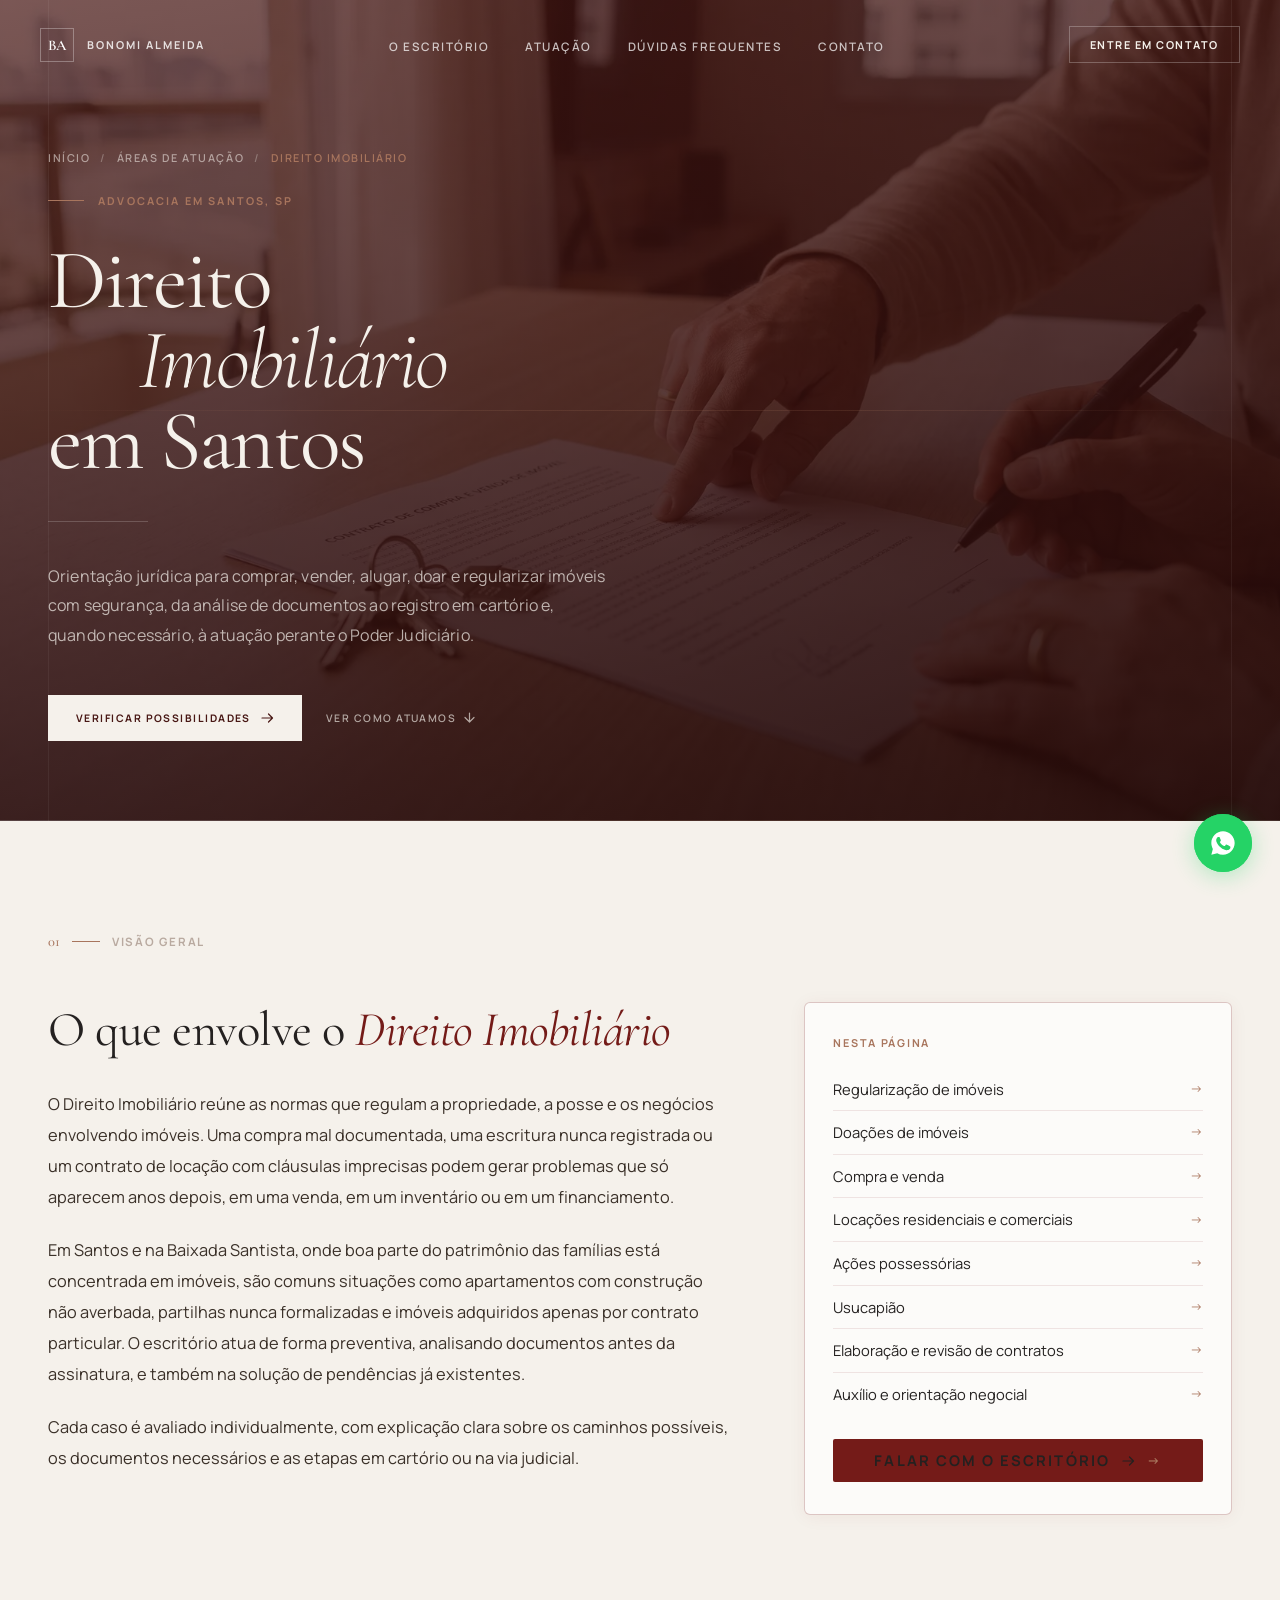
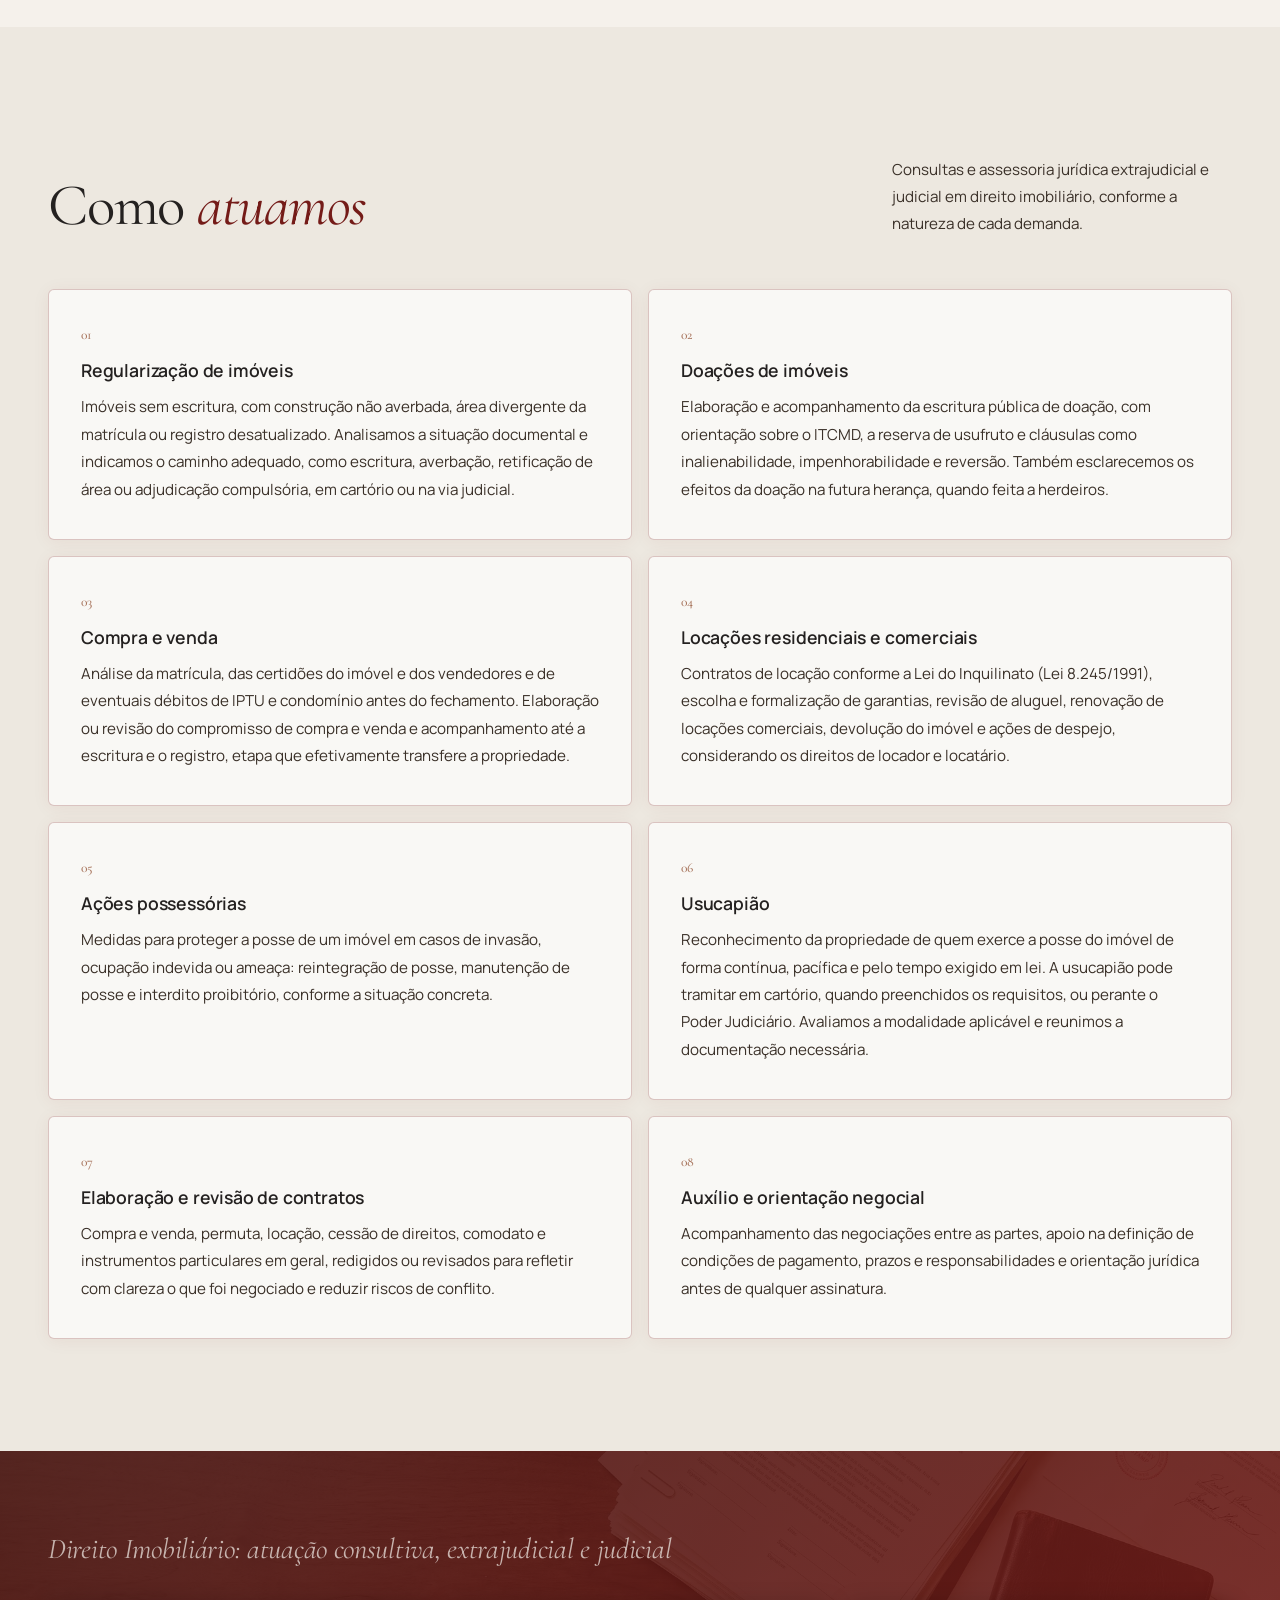
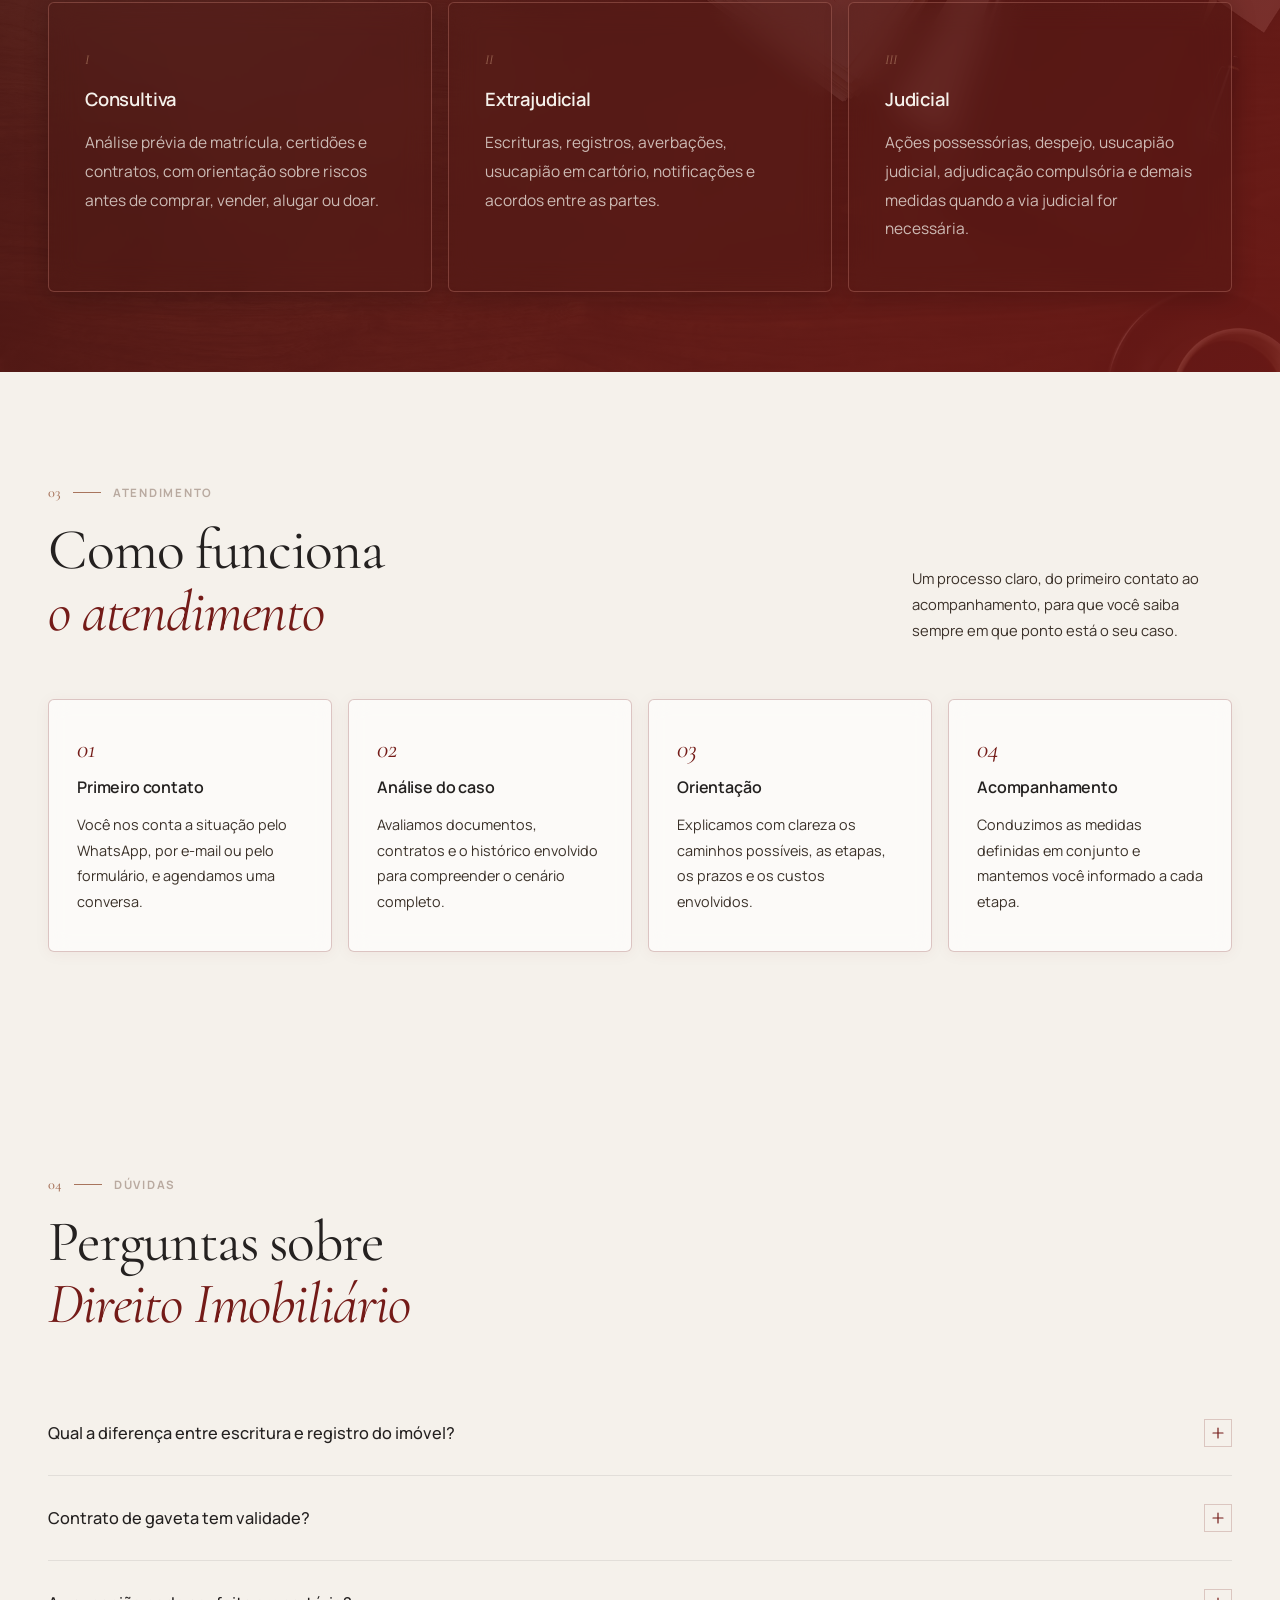
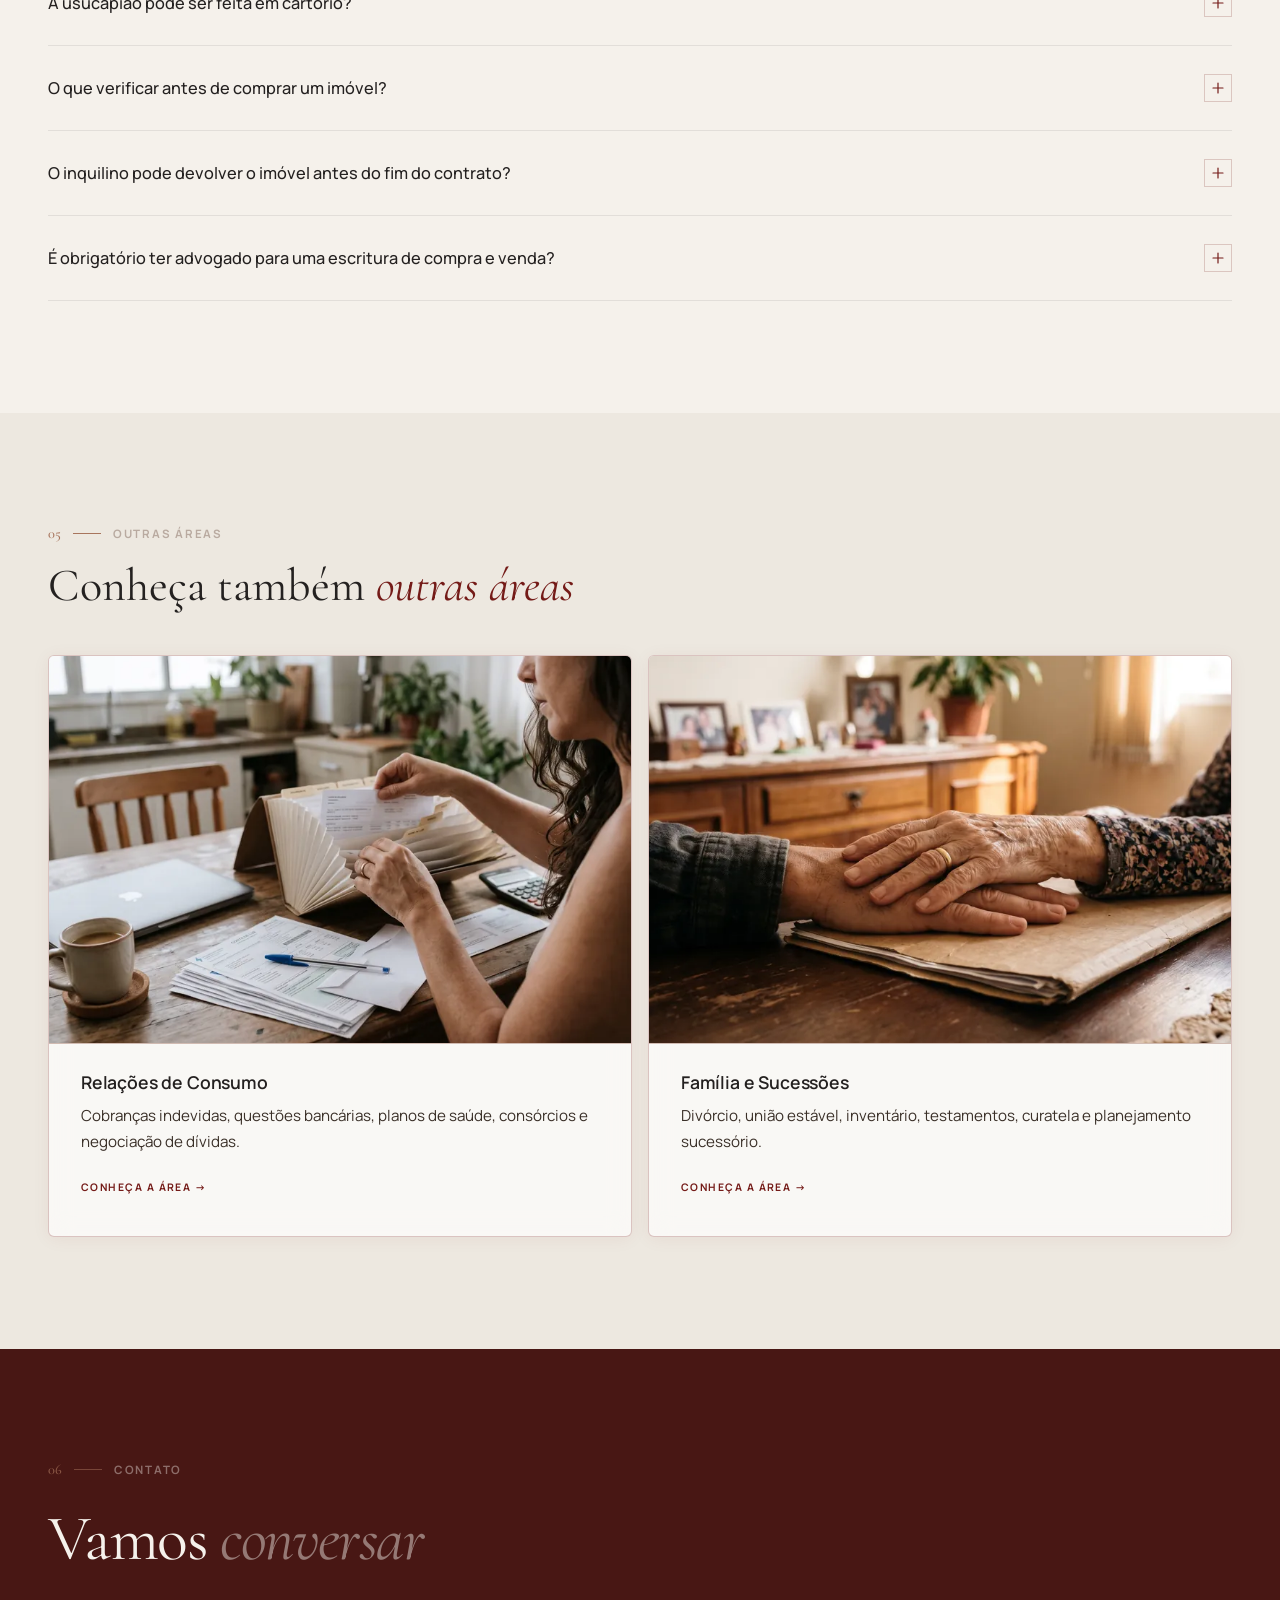
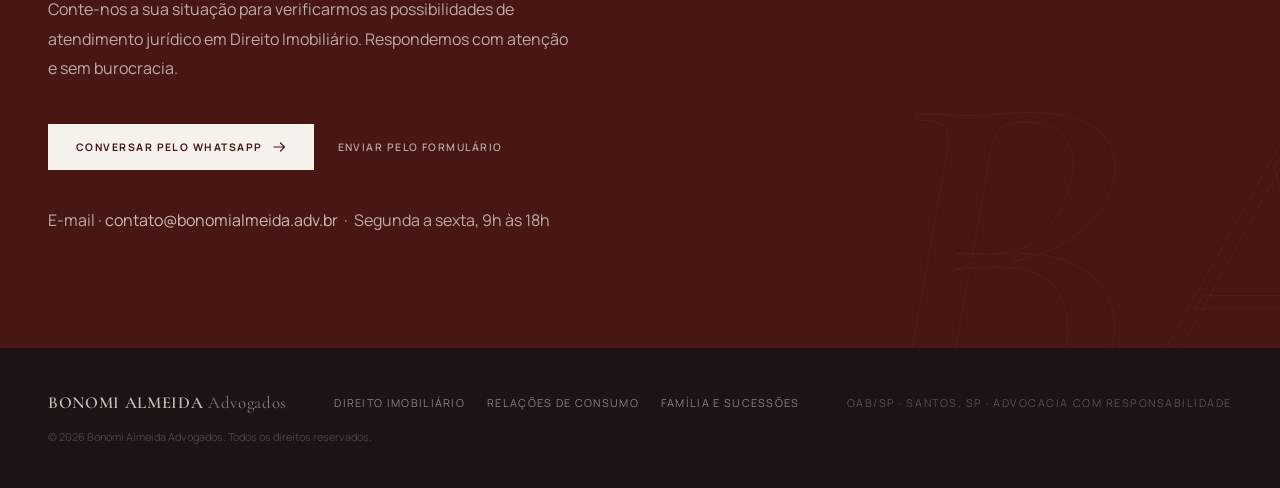
==== direito-imobiliario/index.html @ 9efaaec9 "Criar páginas dedicadas para as três áreas de atuação - /direito-imobiliario/, /relacoes-de-consumo/" ====
<!DOCTYPE html>
<html lang="pt-BR">
<head>
<meta charset="UTF-8">
<meta name="viewport" content="width=device-width, initial-scale=1.0, viewport-fit=cover">
<title>Advogado de Direito Imobiliário em Santos, SP | Bonomi Almeida</title>
<meta name="description" content="Assessoria jurídica em Direito Imobiliário em Santos, SP: regularização de imóveis, usucapião, compra e venda, locações, doações e contratos.">
<meta name="robots" content="index, follow">
<link rel="canonical" href="https://bonomi-almeida.vercel.app/direito-imobiliario/">
<!-- Open Graph -->
<meta property="og:type" content="website">
<meta property="og:locale" content="pt_BR">
<meta property="og:site_name" content="Bonomi Almeida Advogados">
<meta property="og:title" content="Advogado de Direito Imobiliário em Santos, SP | Bonomi Almeida">
<meta property="og:description" content="Assessoria jurídica em Direito Imobiliário em Santos, SP: regularização de imóveis, usucapião, compra e venda, locações, doações e contratos.">
<meta property="og:url" content="https://bonomi-almeida.vercel.app/direito-imobiliario/">
<meta property="og:image" content="https://bonomi-almeida.vercel.app/assets/og-direito-imobiliario.jpg">
<meta property="og:image:width" content="1200">
<meta property="og:image:height" content="630">
<meta property="og:image:alt" content="Direito Imobiliário em Santos | Bonomi Almeida Advogados">
<!-- Twitter Card -->
<meta name="twitter:card" content="summary_large_image">
<meta name="twitter:title" content="Advogado de Direito Imobiliário em Santos, SP | Bonomi Almeida">
<meta name="twitter:description" content="Assessoria jurídica em Direito Imobiliário em Santos, SP: regularização de imóveis, usucapião, compra e venda, locações, doações e contratos.">
<meta name="twitter:image" content="https://bonomi-almeida.vercel.app/assets/og-direito-imobiliario.jpg">
<!-- Favicons -->
<link rel="icon" type="image/svg+xml" href="../favicon.svg">
<link rel="apple-touch-icon" href="../favicon.svg">
<meta name="theme-color" content="#741B18">

<link rel="preload" as="image" href="../assets/area-imobiliario-hero.webp" type="image/webp">
<link rel="preconnect" href="https://fonts.googleapis.com">
<link rel="preconnect" href="https://fonts.gstatic.com" crossorigin>
<link rel="stylesheet" href="https://fonts.googleapis.com/css2?family=Cormorant+Garamond:ital,wght@0,300;0,400;0,500;0,600;1,300;1,400;1,500;1,600&family=Manrope:wght@300;400;500;600;700&display=swap">
<link rel="stylesheet" href="../assets/site.css">
<link rel="stylesheet" href="../assets/area.css">

<!-- Mobile nav overlay -->
<div id="mobile-nav" hidden role="dialog" aria-label="Menu de navegação"
  style="position:fixed;inset:0;z-index:90;background:var(--wine);display:flex;flex-direction:column;justify-content:center;padding:48px max(32px,env(safe-area-inset-left,0px));gap:32px;">
  <a href="../#sobre" class="mn-link">O Escritório</a>
  <a href="../#atuacao" class="mn-link">Atuação</a>
  <a href="#faq" class="mn-link">Dúvidas Frequentes</a>
  <a href="#contato" class="mn-link">Contato</a>
  <a href="https://wa.me/5511997052106?text=Ol%C3%A1%21%20Gostaria%20de%20orienta%C3%A7%C3%A3o%20jur%C3%ADdica%20sobre%20Direito%20Imobili%C3%A1rio." class="btn-fill" style="margin-top:16px;align-self:flex-start" target="_blank" rel="noopener noreferrer">Entre em Contato</a>
</div>
</head>
<body>

<!-- NAV -->
<nav class="nav" id="nav" role="navigation" aria-label="Navegação principal">
  <a href="../" class="nav-logo" aria-label="Bonomi Almeida Advogados — Página inicial">
    <div class="nav-monogram" aria-hidden="true">BA</div>
    <span class="nav-name">Bonomi Almeida</span>
  </a>
  <ul class="nav-links" role="list">
    <li><a href="../#sobre">O Escritório</a></li>
    <li><a href="../#atuacao">Atuação</a></li>
    <li><a href="#faq">Dúvidas Frequentes</a></li>
    <li><a href="#contato">Contato</a></li>
  </ul>
  <a href="#contato" class="nav-contact">Entre em Contato</a>
  <button class="nav-burger" id="burger" aria-label="Abrir menu" aria-expanded="false">
    <span></span><span></span><span></span>
  </button>
</nav>

<main>
<!-- HERO -->
<section class="hero hero--area" id="inicio" aria-labelledby="hero-h1"
  style="background-image: linear-gradient(170deg, rgba(72,23,20,.72) 0%, rgba(36,10,9,.93) 100%), url('../assets/area-imobiliario-hero.webp');">
  <div class="hero-accent-line" aria-hidden="true"></div>
  <div class="hero-content">
    <nav aria-label="Você está em">
      <ol class="crumbs">
        <li><a href="../">Início</a></li>
        <li><a href="../#atuacao">Áreas de Atuação</a></li>
        <li><span aria-current="page">Direito Imobiliário</span></li>
      </ol>
    </nav>
    <div class="hero-eyebrow">
      <div class="eyebrow-bar" aria-hidden="true"></div>
      <span class="eyebrow-text">Advocacia em Santos, SP</span>
    </div>
    <h1 class="hero-headline" id="hero-h1">Direito <em>Imobiliário</em> em Santos</h1>
    <div class="hero-rule" aria-hidden="true"></div>
    <p class="hero-body">Orientação jurídica para comprar, vender, alugar, doar e regularizar imóveis com segurança, da análise de documentos ao registro em cartório e, quando necessário, à atuação perante o Poder Judiciário.</p>
    <div class="hero-cta">
      <a href="https://wa.me/5511997052106?text=Ol%C3%A1%21%20Gostaria%20de%20orienta%C3%A7%C3%A3o%20jur%C3%ADdica%20sobre%20Direito%20Imobili%C3%A1rio." class="btn-fill" target="_blank" rel="noopener noreferrer">Verificar Possibilidades <svg width="13" height="10" viewBox="0 0 13 10" fill="none" aria-hidden="true"><path d="M7.5 1L11.5 5M11.5 5L7.5 9M11.5 5H1" stroke="currentColor" stroke-width="1.2" stroke-linecap="round" stroke-linejoin="round"/></svg></a>
      <a href="#servicos" class="btn-ghost-hero">Ver como atuamos
        <svg width="11" height="11" viewBox="0 0 11 11" fill="none" aria-hidden="true"><path d="M5.5 1v9M5.5 10L1 5.5M5.5 10L10 5.5" stroke="currentColor" stroke-width="1.2" stroke-linecap="round" stroke-linejoin="round"/></svg>
      </a>
    </div>
  </div>
</section>

<!-- VISÃO GERAL -->
<section class="band overview" id="visao-geral" aria-labelledby="h2-visao">
  <div class="inner">
    <div class="sec-label r">
      <span class="sec-num">01</span>
      <span class="sec-rule"></span>
      <span class="sec-tag">Visão Geral</span>
    </div>
    <div class="overview-grid">
      <div>
        <h2 class="overview-title r" id="h2-visao">O que envolve o <em>Direito Imobiliário</em></h2>
        <div class="overview-copy r d1">
          <p>O Direito Imobiliário reúne as normas que regulam a propriedade, a posse e os negócios envolvendo imóveis. Uma compra mal documentada, uma escritura nunca registrada ou um contrato de locação com cláusulas imprecisas podem gerar problemas que só aparecem anos depois, em uma venda, em um inventário ou em um financiamento.</p>
          <p>Em Santos e na Baixada Santista, onde boa parte do patrimônio das famílias está concentrada em imóveis, são comuns situações como apartamentos com construção não averbada, partilhas nunca formalizadas e imóveis adquiridos apenas por contrato particular. O escritório atua de forma preventiva, analisando documentos antes da assinatura, e também na solução de pendências já existentes.</p>
          <p>Cada caso é avaliado individualmente, com explicação clara sobre os caminhos possíveis, os documentos necessários e as etapas em cartório ou na via judicial.</p>
        </div>
      </div>
      <aside class="toc r d1" aria-label="Serviços nesta página">
        <p class="toc-title">Nesta página</p>
        <ol>
          <li><a href="#regularizacao-de-imoveis">Regularização de imóveis</a></li>
          <li><a href="#doacoes-de-imoveis">Doações de imóveis</a></li>
          <li><a href="#compra-e-venda">Compra e venda</a></li>
          <li><a href="#locacoes">Locações residenciais e comerciais</a></li>
          <li><a href="#acoes-possessorias">Ações possessórias</a></li>
          <li><a href="#usucapiao">Usucapião</a></li>
          <li><a href="#contratos-imobiliarios">Elaboração e revisão de contratos</a></li>
          <li><a href="#orientacao-negocial">Auxílio e orientação negocial</a></li>
        </ol>
        <a href="https://wa.me/5511997052106?text=Ol%C3%A1%21%20Gostaria%20de%20orienta%C3%A7%C3%A3o%20jur%C3%ADdica%20sobre%20Direito%20Imobili%C3%A1rio." class="btn-wine" target="_blank" rel="noopener noreferrer">Falar com o escritório <svg width="13" height="10" viewBox="0 0 13 10" fill="none" aria-hidden="true"><path d="M7.5 1L11.5 5M11.5 5L7.5 9M11.5 5H1" stroke="currentColor" stroke-width="1.2" stroke-linecap="round" stroke-linejoin="round"/></svg></a>
      </aside>
    </div>
  </div>
</section>

<!-- SERVIÇOS -->
<section class="band services" id="servicos" aria-labelledby="h2-servicos">
  <div class="inner">
    <div class="services-hd">
      <div>
        <div class="sec-label r">
          <span class="sec-num">02</span>
          <span class="sec-rule"></span>
          <span class="sec-tag">Direito Imobiliário</span>
        </div>
        <h2 class="services-title r" id="h2-servicos">Como <em>atuamos</em></h2>
      </div>
      <p class="services-intro r d1">Consultas e assessoria jurídica extrajudicial e judicial em direito imobiliário, conforme a natureza de cada demanda.</p>
    </div>
    <div class="services-grid">
      <article class="svc r" id="regularizacao-de-imoveis">
        <span class="pa-num" aria-hidden="true">01</span>
        <h3>Regularização de imóveis</h3>
        <p>Imóveis sem escritura, com construção não averbada, área divergente da matrícula ou registro desatualizado. Analisamos a situação documental e indicamos o caminho adequado, como escritura, averbação, retificação de área ou adjudicação compulsória, em cartório ou na via judicial.</p>
      </article>
      <article class="svc r d1" id="doacoes-de-imoveis">
        <span class="pa-num" aria-hidden="true">02</span>
        <h3>Doações de imóveis</h3>
        <p>Elaboração e acompanhamento da escritura pública de doação, com orientação sobre o ITCMD, a reserva de usufruto e cláusulas como inalienabilidade, impenhorabilidade e reversão. Também esclarecemos os efeitos da doação na futura herança, quando feita a herdeiros.</p>
      </article>
      <article class="svc r" id="compra-e-venda">
        <span class="pa-num" aria-hidden="true">03</span>
        <h3>Compra e venda</h3>
        <p>Análise da matrícula, das certidões do imóvel e dos vendedores e de eventuais débitos de IPTU e condomínio antes do fechamento. Elaboração ou revisão do compromisso de compra e venda e acompanhamento até a escritura e o registro, etapa que efetivamente transfere a propriedade.</p>
      </article>
      <article class="svc r d1" id="locacoes">
        <span class="pa-num" aria-hidden="true">04</span>
        <h3>Locações residenciais e comerciais</h3>
        <p>Contratos de locação conforme a Lei do Inquilinato (Lei 8.245/1991), escolha e formalização de garantias, revisão de aluguel, renovação de locações comerciais, devolução do imóvel e ações de despejo, considerando os direitos de locador e locatário.</p>
      </article>
      <article class="svc r" id="acoes-possessorias">
        <span class="pa-num" aria-hidden="true">05</span>
        <h3>Ações possessórias</h3>
        <p>Medidas para proteger a posse de um imóvel em casos de invasão, ocupação indevida ou ameaça: reintegração de posse, manutenção de posse e interdito proibitório, conforme a situação concreta.</p>
      </article>
      <article class="svc r d1" id="usucapiao">
        <span class="pa-num" aria-hidden="true">06</span>
        <h3>Usucapião</h3>
        <p>Reconhecimento da propriedade de quem exerce a posse do imóvel de forma contínua, pacífica e pelo tempo exigido em lei. A usucapião pode tramitar em cartório, quando preenchidos os requisitos, ou perante o Poder Judiciário. Avaliamos a modalidade aplicável e reunimos a documentação necessária.</p>
      </article>
      <article class="svc r" id="contratos-imobiliarios">
        <span class="pa-num" aria-hidden="true">07</span>
        <h3>Elaboração e revisão de contratos</h3>
        <p>Compra e venda, permuta, locação, cessão de direitos, comodato e instrumentos particulares em geral, redigidos ou revisados para refletir com clareza o que foi negociado e reduzir riscos de conflito.</p>
      </article>
      <article class="svc r d1" id="orientacao-negocial">
        <span class="pa-num" aria-hidden="true">08</span>
        <h3>Auxílio e orientação negocial</h3>
        <p>Acompanhamento das negociações entre as partes, apoio na definição de condições de pagamento, prazos e responsabilidades e orientação jurídica antes de qualquer assinatura.</p>
      </article>
    </div>
  </div>
</section>

<!-- MODALIDADES -->
<section class="band--sm band modalities" aria-labelledby="h2-modalidades">
  <div class="inner">
    <h2 class="r" id="h2-modalidades"
      style="font-family:var(--display);font-size:clamp(1.4rem,2.5vw,1.8rem);font-weight:400;color:rgba(245,241,235,.7);letter-spacing:-.01em;margin-bottom:36px;font-style:italic">
      Direito Imobiliário: atuação consultiva, extrajudicial e judicial
    </h2>
    <div class="mod-grid">
      <div class="mod-item r">
        <span class="mod-num" aria-hidden="true">I</span>
        <h3 class="mod-name">Consultiva</h3>
        <p class="mod-desc">Análise prévia de matrícula, certidões e contratos, com orientação sobre riscos antes de comprar, vender, alugar ou doar.</p>
      </div>
      <div class="mod-item r d1">
        <span class="mod-num" aria-hidden="true">II</span>
        <h3 class="mod-name">Extrajudicial</h3>
        <p class="mod-desc">Escrituras, registros, averbações, usucapião em cartório, notificações e acordos entre as partes.</p>
      </div>
      <div class="mod-item r d2">
        <span class="mod-num" aria-hidden="true">III</span>
        <h3 class="mod-name">Judicial</h3>
        <p class="mod-desc">Ações possessórias, despejo, usucapião judicial, adjudicação compulsória e demais medidas quando a via judicial for necessária.</p>
      </div>
    </div>
  </div>
</section>

<!-- ETAPAS -->
<section class="band steps" aria-labelledby="h2-etapas">
  <div class="inner">
    <div class="commit-hd">
      <div>
        <div class="sec-label r" style="margin-bottom:18px">
          <span class="sec-num">03</span>
          <span class="sec-rule"></span>
          <span class="sec-tag">Atendimento</span>
        </div>
        <h2 class="commit-title r" id="h2-etapas">Como funciona<br><em>o atendimento</em></h2>
      </div>
      <p class="commit-lead r d1">Um processo claro, do primeiro contato ao acompanhamento, para que você saiba sempre em que ponto está o seu caso.</p>
    </div>
    <div class="commit-grid">
      <div class="commit-item r">
        <span class="step-num" aria-hidden="true">01</span>
        <h3 class="commit-head">Primeiro contato</h3>
        <p class="commit-text">Você nos conta a situação pelo WhatsApp, por e-mail ou pelo formulário, e agendamos uma conversa.</p>
      </div>
      <div class="commit-item r d1">
        <span class="step-num" aria-hidden="true">02</span>
        <h3 class="commit-head">Análise do caso</h3>
        <p class="commit-text">Avaliamos documentos, contratos e o histórico envolvido para compreender o cenário completo.</p>
      </div>
      <div class="commit-item r d2">
        <span class="step-num" aria-hidden="true">03</span>
        <h3 class="commit-head">Orientação</h3>
        <p class="commit-text">Explicamos com clareza os caminhos possíveis, as etapas, os prazos e os custos envolvidos.</p>
      </div>
      <div class="commit-item r d3">
        <span class="step-num" aria-hidden="true">04</span>
        <h3 class="commit-head">Acompanhamento</h3>
        <p class="commit-text">Conduzimos as medidas definidas em conjunto e mantemos você informado a cada etapa.</p>
      </div>
    </div>
  </div>
</section>

<!-- FAQ -->
<section class="band faq" id="faq" aria-labelledby="h2-faq">
  <div class="inner">
    <div class="faq-hd">
      <div class="sec-label r">
        <span class="sec-num">04</span>
        <span class="sec-rule"></span>
        <span class="sec-tag">Dúvidas</span>
      </div>
      <h2 class="faq-title r" id="h2-faq">Perguntas sobre<br><em>Direito Imobiliário</em></h2>
    </div>

    <dl class="faq-list r">

      <div class="faq-item">
        <button class="faq-q" aria-expanded="false" aria-controls="faq1">
          <dt class="faq-q-text">Qual a diferença entre escritura e registro do imóvel?</dt>
          <div class="faq-icon" aria-hidden="true">
            <svg width="12" height="12" viewBox="0 0 12 12" fill="none"><path d="M6 1v10M1 6h10" stroke="currentColor" stroke-width="1.2" stroke-linecap="round"/></svg>
          </div>
        </button>
        <dd class="faq-a" id="faq1">
          <p class="faq-a-inner">A escritura pública formaliza o negócio no Cartório de Notas. A propriedade, porém, só é transferida com o registro dessa escritura na matrícula do imóvel, no Cartório de Registro de Imóveis competente. Enquanto não houver registro, o imóvel continua formalmente em nome do antigo proprietário.</p>
        </dd>
      </div>

      <div class="faq-item">
        <button class="faq-q" aria-expanded="false" aria-controls="faq2">
          <dt class="faq-q-text">Contrato de gaveta tem validade?</dt>
          <div class="faq-icon" aria-hidden="true">
            <svg width="12" height="12" viewBox="0 0 12 12" fill="none"><path d="M6 1v10M1 6h10" stroke="currentColor" stroke-width="1.2" stroke-linecap="round"/></svg>
          </div>
        </button>
        <dd class="faq-a" id="faq2">
          <p class="faq-a-inner">O contrato particular de compra e venda, conhecido como contrato de gaveta, produz efeitos entre as partes que o assinaram, mas não transfere a propriedade perante terceiros. Para regularizar o imóvel, em geral é necessário obter a escritura e registrá-la, o que pode ocorrer de forma amigável ou, em alguns casos, por adjudicação compulsória ou usucapião.</p>
        </dd>
      </div>

      <div class="faq-item">
        <button class="faq-q" aria-expanded="false" aria-controls="faq3">
          <dt class="faq-q-text">A usucapião pode ser feita em cartório?</dt>
          <div class="faq-icon" aria-hidden="true">
            <svg width="12" height="12" viewBox="0 0 12 12" fill="none"><path d="M6 1v10M1 6h10" stroke="currentColor" stroke-width="1.2" stroke-linecap="round"/></svg>
          </div>
        </button>
        <dd class="faq-a" id="faq3">
          <p class="faq-a-inner">Sim. A usucapião extrajudicial pode ser requerida diretamente no Cartório de Registro de Imóveis, com assistência de advogado, ata notarial, planta e memorial descritivo, entre outros documentos. Quando há impugnação ou falta algum requisito, o caminho é a via judicial.</p>
        </dd>
      </div>

      <div class="faq-item">
        <button class="faq-q" aria-expanded="false" aria-controls="faq4">
          <dt class="faq-q-text">O que verificar antes de comprar um imóvel?</dt>
          <div class="faq-icon" aria-hidden="true">
            <svg width="12" height="12" viewBox="0 0 12 12" fill="none"><path d="M6 1v10M1 6h10" stroke="currentColor" stroke-width="1.2" stroke-linecap="round"/></svg>
          </div>
        </button>
        <dd class="faq-a" id="faq4">
          <p class="faq-a-inner">É recomendável analisar a matrícula atualizada, as certidões de ônus reais, as certidões pessoais dos vendedores, como as de ações cíveis, trabalhistas e fiscais, além da quitação de IPTU e condomínio. Essa análise ajuda a identificar penhoras, dívidas, disputas judiciais ou irregularidades que possam comprometer o negócio.</p>
        </dd>
      </div>

      <div class="faq-item">
        <button class="faq-q" aria-expanded="false" aria-controls="faq5">
          <dt class="faq-q-text">O inquilino pode devolver o imóvel antes do fim do contrato?</dt>
          <div class="faq-icon" aria-hidden="true">
            <svg width="12" height="12" viewBox="0 0 12 12" fill="none"><path d="M6 1v10M1 6h10" stroke="currentColor" stroke-width="1.2" stroke-linecap="round"/></svg>
          </div>
        </button>
        <dd class="faq-a" id="faq5">
          <p class="faq-a-inner">Pode. Nesse caso, a Lei do Inquilinato prevê o pagamento da multa contratual de forma proporcional ao período restante do contrato. Há hipóteses de dispensa da multa, como a transferência do locatário pelo empregador para outra localidade, mediante aviso prévio por escrito.</p>
        </dd>
      </div>

      <div class="faq-item">
        <button class="faq-q" aria-expanded="false" aria-controls="faq6">
          <dt class="faq-q-text">É obrigatório ter advogado para uma escritura de compra e venda?</dt>
          <div class="faq-icon" aria-hidden="true">
            <svg width="12" height="12" viewBox="0 0 12 12" fill="none"><path d="M6 1v10M1 6h10" stroke="currentColor" stroke-width="1.2" stroke-linecap="round"/></svg>
          </div>
        </button>
        <dd class="faq-a" id="faq6">
          <p class="faq-a-inner">A lei não exige advogado para a lavratura de uma escritura de compra e venda. Ainda assim, a análise jurídica prévia é recomendável para verificar a documentação, redigir as condições do negócio e reduzir o risco de surpresas após a assinatura.</p>
        </dd>
      </div>

    </dl>
  </div>
</section>

<!-- OUTRAS ÁREAS -->
<section class="band related" aria-labelledby="h2-outras">
  <div class="inner">
    <div class="sec-label r">
      <span class="sec-num">05</span>
      <span class="sec-rule"></span>
      <span class="sec-tag">Outras Áreas</span>
    </div>
    <h2 class="related-title r" id="h2-outras">Conheça também <em>outras áreas</em></h2>
    <div class="related-grid">
      <a class="pa-item r" href="../relacoes-de-consumo/">
        <figure class="pa-media"><img src="../assets/area-consumo.webp" alt="Mulher organizando contas e extratos bancários na mesa da cozinha" width="960" height="536" loading="lazy" decoding="async"></figure>
        <h3 class="pa-name">Relações de Consumo</h3>
        <p>Cobranças indevidas, questões bancárias, planos de saúde, consórcios e negociação de dívidas.</p>
        <span class="related-more">Conheça a área →</span>
      </a>
      <a class="pa-item r d1" href="../familia-e-sucessoes/">
        <figure class="pa-media"><img src="../assets/area-familia.webp" alt="Mão de uma senhora sobre a mão do filho, apoiadas em uma pasta de documentos da família" width="960" height="536" loading="lazy" decoding="async"></figure>
        <h3 class="pa-name">Família e Sucessões</h3>
        <p>Divórcio, união estável, inventário, testamentos, curatela e planejamento sucessório.</p>
        <span class="related-more">Conheça a área →</span>
      </a>
    </div>
  </div>
</section>

<!-- CONTATO -->
<section class="band cta-band" id="contato" aria-labelledby="h2-contato">
  <div class="inner">
    <div class="cta-inner">
      <div class="sec-label r">
        <span class="sec-num" style="color:rgba(168,117,93,.7)">06</span>
        <span class="sec-rule" style="background:rgba(168,117,93,.5)"></span>
        <span class="sec-tag" style="color:rgba(245,241,235,.4)">Contato</span>
      </div>
      <h2 class="r" id="h2-contato">Vamos <em>conversar</em></h2>
      <p class="r d1">Conte-nos a sua situação para verificarmos as possibilidades de atendimento jurídico em Direito Imobiliário. Respondemos com atenção e sem burocracia.</p>
      <div class="cta-actions r d2">
        <a href="https://wa.me/5511997052106?text=Ol%C3%A1%21%20Gostaria%20de%20orienta%C3%A7%C3%A3o%20jur%C3%ADdica%20sobre%20Direito%20Imobili%C3%A1rio." class="btn-fill" target="_blank" rel="noopener noreferrer">Conversar pelo WhatsApp <svg width="13" height="10" viewBox="0 0 13 10" fill="none" aria-hidden="true"><path d="M7.5 1L11.5 5M11.5 5L7.5 9M11.5 5H1" stroke="currentColor" stroke-width="1.2" stroke-linecap="round" stroke-linejoin="round"/></svg></a>
        <a href="../#contato" class="btn-ghost-hero">Enviar pelo formulário</a>
      </div>
      <p class="cta-mail r d2">E-mail · <a href="mailto:contato@bonomialmeida.adv.br">contato@bonomialmeida.adv.br</a> &nbsp;·&nbsp; Segunda a sexta, 9h às 18h</p>
    </div>
  </div>
</section>
</main>

<!-- FOOTER -->
<footer role="contentinfo">
  <div class="footer-inner">
    <div class="footer-brand"><strong>BONOMI ALMEIDA</strong> Advogados</div>
    <nav class="footer-links" aria-label="Áreas de atuação">
      <a href="../direito-imobiliario/">Direito Imobiliário</a>
      <a href="../relacoes-de-consumo/">Relações de Consumo</a>
      <a href="../familia-e-sucessoes/">Família e Sucessões</a>
    </nav>
    <div class="footer-oab">OAB/SP · Santos, SP · Advocacia com responsabilidade</div>
    <div class="footer-copy">© 2026 Bonomi Almeida Advogados. Todos os direitos reservados.</div>
  </div>
</footer>

<!-- WHATSAPP FLOAT -->
<a href="https://wa.me/5511997052106?text=Ol%C3%A1%21%20Gostaria%20de%20orienta%C3%A7%C3%A3o%20jur%C3%ADdica%20sobre%20Direito%20Imobili%C3%A1rio." class="wa-float" target="_blank" rel="noopener noreferrer"
   aria-label="Fale conosco pelo WhatsApp">
  <span class="wa-tip" aria-hidden="true">Fale pelo WhatsApp</span>
  <svg width="28" height="28" viewBox="0 0 48 48" fill="none" xmlns="http://www.w3.org/2000/svg" aria-hidden="true">
    <path d="M24 4C12.954 4 4 12.954 4 24c0 3.667.952 7.12 2.619 10.107L4 44l10.107-2.619A19.927 19.927 0 0024 44c11.046 0 20-8.954 20-20S35.046 4 24 4z" fill="white"/>
    <path d="M33.6 28.4c-.533-.267-3.147-1.547-3.627-1.72-.48-.187-.827-.267-1.173.267-.347.533-1.347 1.72-1.653 2.08-.293.347-.6.4-1.133.133-.533-.267-2.253-.827-4.293-2.64-1.587-1.413-2.653-3.16-2.96-3.693-.307-.547-.033-.84.227-1.107.24-.24.533-.613.8-.92.267-.307.347-.533.52-.88.187-.347.093-.653-.053-.92-.147-.267-1.32-3.187-1.813-4.36-.48-1.147-.96-.987-1.32-.987-.347-.013-.747-.013-1.147-.013-.4 0-1.053.147-1.6.72-.547.56-2.093 2.04-2.093 4.973 0 2.947 2.147 5.8 2.44 6.2.307.4 4.24 6.48 10.267 9.08 1.44.613 2.56.987 3.44 1.267 1.44.453 2.747.387 3.787.24 1.16-.173 3.56-1.453 4.067-2.853.507-1.413.507-2.627.36-2.88-.147-.267-.507-.4-1.04-.667z" fill="#25D366"/>
  </svg>
</a>

<!-- SCHEMA.ORG -->
<script type="application/ld+json">
{
  "@context": "https://schema.org",
  "@graph": [
    {
      "@type": "WebPage",
      "@id": "https://bonomi-almeida.vercel.app/direito-imobiliario/#webpage",
      "url": "https://bonomi-almeida.vercel.app/direito-imobiliario/",
      "name": "Advogado de Direito Imobiliário em Santos, SP | Bonomi Almeida",
      "description": "Assessoria jurídica em Direito Imobiliário em Santos, SP: regularização de imóveis, usucapião, compra e venda, locações, doações e contratos.",
      "inLanguage": "pt-BR",
      "isPartOf": {
        "@id": "https://bonomi-almeida.vercel.app/#website"
      },
      "breadcrumb": {
        "@id": "https://bonomi-almeida.vercel.app/direito-imobiliario/#breadcrumb"
      },
      "primaryImageOfPage": "https://bonomi-almeida.vercel.app/assets/area-imobiliario-hero.webp"
    },
    {
      "@type": "BreadcrumbList",
      "@id": "https://bonomi-almeida.vercel.app/direito-imobiliario/#breadcrumb",
      "itemListElement": [
        {
          "@type": "ListItem",
          "position": 1,
          "name": "Início",
          "item": "https://bonomi-almeida.vercel.app/"
        },
        {
          "@type": "ListItem",
          "position": 2,
          "name": "Áreas de Atuação",
          "item": "https://bonomi-almeida.vercel.app/#atuacao"
        },
        {
          "@type": "ListItem",
          "position": 3,
          "name": "Direito Imobiliário",
          "item": "https://bonomi-almeida.vercel.app/direito-imobiliario/"
        }
      ]
    },
    {
      "@type": "Service",
      "@id": "https://bonomi-almeida.vercel.app/direito-imobiliario/#service",
      "name": "Direito Imobiliário em Santos, SP",
      "serviceType": "Direito Imobiliário",
      "description": "Assessoria jurídica em Direito Imobiliário em Santos, SP: regularização de imóveis, usucapião, compra e venda, locações, doações e contratos.",
      "url": "https://bonomi-almeida.vercel.app/direito-imobiliario/",
      "provider": {
        "@type": [
          "Organization",
          "LegalService"
        ],
        "@id": "https://bonomi-almeida.vercel.app/#organization",
        "name": "Bonomi Almeida Advogados",
        "url": "https://bonomi-almeida.vercel.app/"
      },
      "areaServed": [
        {
          "@type": "City",
          "name": "Santos"
        },
        {
          "@type": "AdministrativeArea",
          "name": "Baixada Santista"
        },
        {
          "@type": "AdministrativeArea",
          "name": "São Paulo"
        }
      ],
      "hasOfferCatalog": {
        "@type": "OfferCatalog",
        "name": "Direito Imobiliário",
        "itemListElement": [
          {
            "@type": "Offer",
            "itemOffered": {
              "@type": "Service",
              "name": "Regularização de imóveis",
              "url": "https://bonomi-almeida.vercel.app/direito-imobiliario/#regularizacao-de-imoveis"
            }
          },
          {
            "@type": "Offer",
            "itemOffered": {
              "@type": "Service",
              "name": "Doações de imóveis",
              "url": "https://bonomi-almeida.vercel.app/direito-imobiliario/#doacoes-de-imoveis"
            }
          },
          {
            "@type": "Offer",
            "itemOffered": {
              "@type": "Service",
              "name": "Compra e venda",
              "url": "https://bonomi-almeida.vercel.app/direito-imobiliario/#compra-e-venda"
            }
          },
          {
            "@type": "Offer",
            "itemOffered": {
              "@type": "Service",
              "name": "Locações residenciais e comerciais",
              "url": "https://bonomi-almeida.vercel.app/direito-imobiliario/#locacoes"
            }
          },
          {
            "@type": "Offer",
            "itemOffered": {
              "@type": "Service",
              "name": "Ações possessórias",
              "url": "https://bonomi-almeida.vercel.app/direito-imobiliario/#acoes-possessorias"
            }
          },
          {
            "@type": "Offer",
            "itemOffered": {
              "@type": "Service",
              "name": "Usucapião",
              "url": "https://bonomi-almeida.vercel.app/direito-imobiliario/#usucapiao"
            }
          },
          {
            "@type": "Offer",
            "itemOffered": {
              "@type": "Service",
              "name": "Elaboração e revisão de contratos",
              "url": "https://bonomi-almeida.vercel.app/direito-imobiliario/#contratos-imobiliarios"
            }
          },
          {
            "@type": "Offer",
            "itemOffered": {
              "@type": "Service",
              "name": "Auxílio e orientação negocial",
              "url": "https://bonomi-almeida.vercel.app/direito-imobiliario/#orientacao-negocial"
            }
          }
        ]
      }
    },
    {
      "@type": "FAQPage",
      "@id": "https://bonomi-almeida.vercel.app/direito-imobiliario/#faq",
      "mainEntity": [
        {
          "@type": "Question",
          "name": "Qual a diferença entre escritura e registro do imóvel?",
          "acceptedAnswer": {
            "@type": "Answer",
            "text": "A escritura pública formaliza o negócio no Cartório de Notas. A propriedade, porém, só é transferida com o registro dessa escritura na matrícula do imóvel, no Cartório de Registro de Imóveis competente. Enquanto não houver registro, o imóvel continua formalmente em nome do antigo proprietário."
          }
        },
        {
          "@type": "Question",
          "name": "Contrato de gaveta tem validade?",
          "acceptedAnswer": {
            "@type": "Answer",
            "text": "O contrato particular de compra e venda, conhecido como contrato de gaveta, produz efeitos entre as partes que o assinaram, mas não transfere a propriedade perante terceiros. Para regularizar o imóvel, em geral é necessário obter a escritura e registrá-la, o que pode ocorrer de forma amigável ou, em alguns casos, por adjudicação compulsória ou usucapião."
          }
        },
        {
          "@type": "Question",
          "name": "A usucapião pode ser feita em cartório?",
          "acceptedAnswer": {
            "@type": "Answer",
            "text": "Sim. A usucapião extrajudicial pode ser requerida diretamente no Cartório de Registro de Imóveis, com assistência de advogado, ata notarial, planta e memorial descritivo, entre outros documentos. Quando há impugnação ou falta algum requisito, o caminho é a via judicial."
          }
        },
        {
          "@type": "Question",
          "name": "O que verificar antes de comprar um imóvel?",
          "acceptedAnswer": {
            "@type": "Answer",
            "text": "É recomendável analisar a matrícula atualizada, as certidões de ônus reais, as certidões pessoais dos vendedores, como as de ações cíveis, trabalhistas e fiscais, além da quitação de IPTU e condomínio. Essa análise ajuda a identificar penhoras, dívidas, disputas judiciais ou irregularidades que possam comprometer o negócio."
          }
        },
        {
          "@type": "Question",
          "name": "O inquilino pode devolver o imóvel antes do fim do contrato?",
          "acceptedAnswer": {
            "@type": "Answer",
            "text": "Pode. Nesse caso, a Lei do Inquilinato prevê o pagamento da multa contratual de forma proporcional ao período restante do contrato. Há hipóteses de dispensa da multa, como a transferência do locatário pelo empregador para outra localidade, mediante aviso prévio por escrito."
          }
        },
        {
          "@type": "Question",
          "name": "É obrigatório ter advogado para uma escritura de compra e venda?",
          "acceptedAnswer": {
            "@type": "Answer",
            "text": "A lei não exige advogado para a lavratura de uma escritura de compra e venda. Ainda assim, a análise jurídica prévia é recomendável para verificar a documentação, redigir as condições do negócio e reduzir o risco de surpresas após a assinatura."
          }
        }
      ]
    }
  ]
}
</script>

<!-- SCRIPTS -->
<script src="../assets/site.js" defer></script>
</body>
</html>
---- assets/site.css ----
/* ================================
   BONOMI ALMEIDA — DESIGN SYSTEM
   Paleta: Ivory · Burgundy · Charcoal
   Tipografia: Cormorant Garamond + Manrope
   Layout: arquitetônico editorial, single-theme
================================ */
:root {
  --ivory:    #F5F1EB;
  --ivory-dk: #EDE8E0;
  --ivory-dd: #E2DAD0;
  --burg:     #741B18;
  --wine:     #481714;
  --dark:     #2A1F1E;
  --charcoal: #242120;
  --taupe:    #B9AAA0;
  --copper:   #A8755D;
  --body-txt: #3a3028;
  --white:    #ffffff;

  --display: 'Cormorant Garamond', Georgia, 'Times New Roman', serif;
  --sans:    'Manrope', -apple-system, system-ui, sans-serif;

  background: var(--ivory);
  color: var(--charcoal);
  color-scheme: light;
}

*, *::before, *::after { box-sizing: border-box; margin: 0; padding: 0; }
html { scroll-behavior: smooth; }
body {
  font-family: var(--sans);
  background: var(--ivory);
  color: var(--charcoal);
  overflow-x: hidden;
  -webkit-font-smoothing: antialiased;
}
img { max-width: 100%; display: block; }

/* Status-bar painting under fixed nav */
body::before {
  content: '';
  position: fixed;
  inset: 0 0 auto;
  height: env(safe-area-inset-top, 0px);
  background: var(--wine);
  z-index: 200;
}

/* ——————————————————————————
   NAV
—————————————————————————— */
.nav {
  position: fixed;
  top: env(safe-area-inset-top, 0px);
  left: 0; right: 0;
  z-index: 100;
  padding: 26px max(40px, env(safe-area-inset-left, 0px));
  display: flex;
  align-items: center;
  justify-content: space-between;
  transition: background .55s cubic-bezier(.4,0,.2,1), padding .35s ease, box-shadow .55s ease;
}
.nav.scrolled {
  background: var(--wine);
  padding-block: 16px;
  box-shadow: 0 1px 0 rgba(255,255,255,.06);
}
.nav-logo {
  display: flex; align-items: center; gap: 13px;
  text-decoration: none;
  opacity: 0;
  animation: fadeIn .8s ease .2s forwards;
}
.nav-monogram {
  width: 34px; height: 34px;
  border: 1px solid rgba(255,255,255,.3);
  display: grid; place-items: center;
  font-family: var(--display);
  font-size: .92rem; font-weight: 600;
  color: var(--white); letter-spacing: -.01em; flex-shrink: 0;
}
.nav-name {
  font-family: var(--sans);
  font-size: .68rem; font-weight: 700;
  letter-spacing: .18em; text-transform: uppercase;
  color: rgba(255,255,255,.82);
}
.nav-links {
  display: flex; align-items: center; gap: 36px; list-style: none;
  opacity: 0; animation: fadeIn .8s ease .4s forwards;
}
.nav-links a {
  font-size: .73rem; font-weight: 600;
  letter-spacing: .13em; text-transform: uppercase;
  color: rgba(255,255,255,.72); text-decoration: none;
  transition: color .3s;
}
.nav-links a:hover { color: var(--white); }
.nav-contact {
  display: inline-flex; align-items: center; gap: 9px;
  font-size: .68rem; font-weight: 700;
  letter-spacing: .14em; text-transform: uppercase;
  color: var(--ivory);
  border: 1px solid rgba(255,255,255,.25);
  padding: 10px 20px; text-decoration: none;
  transition: all .3s;
  opacity: 0; animation: fadeIn .8s ease .5s forwards;
}
.nav-contact:hover { background: var(--ivory); color: var(--wine); border-color: var(--ivory); }
.nav-burger {
  display: none; flex-direction: column; gap: 5px;
  cursor: pointer; padding: 4px;
  background: none; border: none;
}
.nav-burger span { width: 22px; height: 1px; background: var(--white); display: block; transition: all .3s; }

/* ——————————————————————————
   HERO
—————————————————————————— */
.hero {
  position: relative;
  min-height: 100svh;
  background:
    linear-gradient(170deg, rgba(72,23,20,.58) 0%, rgba(36,10,9,.86) 100%),
    url('hero-escritorio.webp') 72% center/cover no-repeat;
  display: flex; flex-direction: column; justify-content: flex-end;
  overflow: hidden;
  padding: 0 max(48px, env(safe-area-inset-left, 0px));
  padding-bottom: 88px;
}
.hero::before {
  content: '';
  position: absolute; top: 0; bottom: 0;
  left: max(48px, env(safe-area-inset-left, 0px));
  width: 1px; background: rgba(255,255,255,.055);
}
.hero::after {
  content: '';
  position: absolute; top: 0; bottom: 0;
  right: max(48px, env(safe-area-inset-right, 0px));
  width: 1px; background: rgba(255,255,255,.055);
}
.hero-bg-type {
  position: absolute; top: 50%; right: -4%;
  transform: translateY(-55%);
  font-family: var(--display);
  font-size: clamp(260px, 42vw, 680px);
  font-weight: 600; font-style: italic;
  color: transparent;
  -webkit-text-stroke: 1px rgba(255,255,255,.055);
  line-height: .88; letter-spacing: -.05em;
  user-select: none; pointer-events: none;
  opacity: 0;
  animation: bgReveal 2.2s cubic-bezier(.4,0,.2,1) .1s forwards;
}
@keyframes bgReveal {
  0%   { opacity: 0; transform: translateY(-55%) scale(.92); }
  100% { opacity: 1; transform: translateY(-55%) scale(1); }
}
.hero-accent-line {
  position: absolute; top: 50%; left: 0; right: 0;
  height: 1px;
  background: linear-gradient(90deg, transparent 0%, rgba(168,117,93,.18) 30%, rgba(168,117,93,.18) 70%, transparent 100%);
  transform-origin: left; transform: scaleX(0);
  animation: lineReveal 1.4s cubic-bezier(.4,0,.2,1) 1s forwards;
}
@keyframes lineReveal { to { transform: scaleX(1); } }

.hero-content { position: relative; z-index: 2; max-width: 960px; }

.hero-eyebrow {
  display: flex; align-items: center; gap: 14px; margin-bottom: 32px;
  opacity: 0; animation: slideUp .8s ease .55s forwards;
}
.eyebrow-bar { width: 36px; height: 1px; background: var(--copper); }
.eyebrow-text {
  font-size: .68rem; font-weight: 700;
  letter-spacing: .2em; text-transform: uppercase; color: var(--copper);
}

.hero-headline {
  font-family: var(--display);
  font-size: clamp(3.2rem, 8.5vw, 8rem);
  font-weight: 400; line-height: .9;
  color: var(--ivory); letter-spacing: -.025em;
  text-wrap: balance;
  opacity: 0; animation: slideUp 1.1s cubic-bezier(.4,0,.2,1) .7s forwards;
}
.hero-headline em {
  font-style: italic; font-weight: 300;
  display: block;
  padding-left: clamp(2rem, 7vw, 9rem);
}

.hero-rule {
  width: 100px; height: 1px;
  background: rgba(255,255,255,.18);
  margin: 40px 0;
  opacity: 0; animation: slideUp .8s ease .9s forwards;
}
.hero-body {
  max-width: 500px;
  font-size: 1rem; font-weight: 400;
  line-height: 1.85; color: rgba(245,241,235,.70);
  letter-spacing: .01em;
  opacity: 0; animation: slideUp .8s ease 1s forwards;
}
.hero-cta {
  display: flex; align-items: center; gap: 24px;
  margin-top: 44px;
  opacity: 0; animation: slideUp .8s ease 1.1s forwards;
  flex-wrap: wrap;
}
.btn-fill {
  display: inline-flex; align-items: center; gap: 10px;
  font-size: .65rem; font-weight: 700;
  letter-spacing: .14em; text-transform: uppercase;
  color: var(--wine); background: var(--ivory);
  padding: 16px 28px; text-decoration: none;
  transition: background .3s, transform .3s;
}
.btn-fill:hover { background: var(--white); transform: translateY(-1px); }
.btn-ghost-hero {
  display: inline-flex; align-items: center; gap: 8px;
  font-size: .65rem; font-weight: 600;
  letter-spacing: .14em; text-transform: uppercase;
  color: rgba(245,241,235,.65); text-decoration: none;
  transition: color .3s;
}
.btn-ghost-hero:hover { color: var(--ivory); }

.hero-scroll {
  position: absolute;
  right: max(48px, env(safe-area-inset-right, 0px)); bottom: 40px;
  display: flex; flex-direction: column; align-items: center; gap: 10px;
  opacity: 0; animation: fadeIn .8s ease 1.4s forwards;
}
.scroll-label {
  font-size: .52rem; letter-spacing: .22em;
  text-transform: uppercase; color: rgba(255,255,255,.28);
  writing-mode: vertical-rl;
}
.scroll-track {
  width: 1px; height: 52px;
  background: rgba(255,255,255,.12);
  position: relative; overflow: hidden;
}
.scroll-track::after {
  content: '';
  position: absolute; top: -100%; left: 0;
  width: 100%; height: 100%; background: var(--copper);
  animation: trackPulse 2s ease-in-out 1.6s infinite;
}
@keyframes trackPulse { 0%{top:-100%} 100%{top:100%} }
@keyframes slideUp {
  from { opacity: 0; transform: translateY(28px); }
  to   { opacity: 1; transform: translateY(0); }
}
@keyframes fadeIn { from{opacity:0} to{opacity:1} }

/* ——————————————————————————
   LAYOUT UTILITIES
—————————————————————————— */
.band {
  padding-block: 112px;
  padding-left:  max(48px, env(safe-area-inset-left, 0px));
  padding-right: max(48px, env(safe-area-inset-right, 0px));
}
.band--sm { padding-block: 80px; }
.inner { max-width: 1200px; margin-inline: auto; }

.sec-label {
  display: flex; align-items: center; gap: 12px; margin-bottom: 0;
}
.sec-num {
  font-family: var(--display);
  font-size: .9rem; font-weight: 500; color: var(--copper);
}
.sec-rule { width: 28px; height: 1px; background: var(--copper); }
.sec-tag {
  font-size: .72rem; font-weight: 700;
  letter-spacing: .15em; text-transform: uppercase; color: var(--taupe);
}

/* ——————————————————————————
   ABOUT
—————————————————————————— */
.about { background: var(--ivory); }

.about-grid {
  display: grid;
  grid-template-columns: 1fr 1.65fr;
  gap: 64px; align-items: start;
  margin-top: 52px;
}

/* About photo panel */
.about-visual {
  position: relative; overflow: hidden;
  aspect-ratio: 4/5; max-height: 560px;
  background: var(--ivory-dk);
  border: 1px solid rgba(116,27,24,.28);
  border-radius: 6px;
  box-shadow: 0 2px 20px rgba(116,27,24,.08);
}
.about-visual img {
  width: 100%; height: 100%;
  object-fit: cover; object-position: 68% 12%;
  display: block;
  transition: transform .7s cubic-bezier(.4,0,.2,1);
}
.about-visual:hover img { transform: scale(1.04); }
.about-visual-caption {
  position: absolute; bottom: 0; left: 0; right: 0;
  padding: 40px 28px 24px;
  background: linear-gradient(to top, rgba(36,10,9,.6) 0%, transparent 100%);
  z-index: 1;
}
.about-visual-tag {
  font-size: .62rem; font-weight: 700;
  letter-spacing: .18em; text-transform: uppercase;
  color: rgba(245,241,235,.72);
}

.about-right { display: flex; flex-direction: column; gap: 0; }
.about-quote {
  font-family: var(--display);
  font-size: clamp(2.2rem, 3.8vw, 3.4rem);
  font-weight: 400; line-height: 1.2;
  color: var(--charcoal); letter-spacing: -.01em;
  text-wrap: balance;
}
.about-quote em { font-style: italic; color: var(--burg); }

.about-copy { display: flex; flex-direction: column; gap: 22px; margin-top: 36px; }
.about-copy p {
  font-size: 1.02rem; line-height: 1.9; color: var(--body-txt);
}
.about-sig {
  margin-top: 8px; padding-top: 26px;
  border-top: 1px solid rgba(185,170,160,.28);
  font-family: var(--display);
  font-size: 1.05rem; font-style: italic; color: var(--charcoal);
}

/* ——————————————————————————
   ATUAÇÃO
—————————————————————————— */
.practice { background: var(--ivory-dk); position: relative; overflow: hidden; }
.practice::before {
  content: '';
  position: absolute; top: 0; left: 0; right: 0; height: 1px;
  background: linear-gradient(90deg, transparent, rgba(116,27,24,.18), transparent);
}

.practice-hd {
  display: flex; justify-content: space-between; align-items: flex-end;
  margin-bottom: 52px; flex-wrap: wrap; gap: 24px;
}
.practice-title {
  font-family: var(--display);
  font-size: clamp(2.6rem, 5vw, 4.4rem);
  font-weight: 400; color: var(--charcoal);
  line-height: 1.08; letter-spacing: -.025em; text-wrap: balance;
}
.practice-title em { font-style: italic; color: rgba(116,27,24,.38); }
.practice-intro {
  max-width: 280px; font-size: .95rem; line-height: 1.78;
  color: var(--body-txt); text-align: right;
}

/* H3 Civil intro block */
.civil-intro {
  padding: 36px 0 48px;
  border-bottom: 1px solid rgba(0,0,0,.07);
  margin-bottom: 0;
}
.civil-intro-inner {
  display: grid; grid-template-columns: 240px 1fr; gap: 48px; align-items: start;
}
.civil-heading {
  font-family: var(--display);
  font-size: 1.65rem; font-weight: 500; font-style: italic;
  color: var(--charcoal);
  line-height: 1.1;
}
.civil-desc {
  font-size: .98rem; line-height: 1.85;
  color: var(--body-txt);
  padding-top: 4px;
}

/* H4 practice grid */
.practice-list {
  display: grid; grid-template-columns: repeat(3, 1fr);
  gap: 16px; margin-top: 4px;
}
.pa-item {
  padding: 40px 32px;
  background: rgba(255,255,255,.68);
  backdrop-filter: blur(12px);
  -webkit-backdrop-filter: blur(12px);
  border: 1px solid rgba(116,27,24,.24);
  box-shadow: 0 2px 18px rgba(116,27,24,.06);
  border-radius: 6px;
  overflow: hidden;
  transition: background .35s, box-shadow .35s, transform .3s, border-color .35s;
  cursor: default; position: relative;
}
.pa-item::after {
  content: '';
  position: absolute; bottom: 0; left: 0; right: 0;
  height: 0; background: var(--burg);
  border-radius: 0;
  transition: height .4s cubic-bezier(.4,0,.2,1);
}
.pa-item:hover {
  background: rgba(255,255,255,.92);
  border-color: rgba(116,27,24,.55);
  box-shadow: 0 8px 28px rgba(116,27,24,.12);
  transform: translateY(-3px);
}
.pa-item:hover::after { height: 3px; }

.pa-media {
  margin: -40px -32px 28px;
  aspect-ratio: 3/2; overflow: hidden;
  border-radius: 0;
  border-bottom: 1px solid rgba(116,27,24,.16);
  background: var(--ivory-dd);
}
.pa-media img {
  width: 100%; height: 100%;
  object-fit: cover; display: block;
  transition: transform .7s cubic-bezier(.4,0,.2,1);
}
.pa-item:hover .pa-media img { transform: scale(1.04); }

.pa-num {
  font-family: var(--display);
  font-size: .85rem; font-weight: 500; color: var(--copper);
  margin-bottom: 22px; display: block;
}
.pa-name {
  font-family: var(--sans);
  font-size: 1.1rem; font-weight: 600;
  color: var(--charcoal); line-height: 1.2; margin-bottom: 14px;
  letter-spacing: -.01em;
}
.pa-list {
  list-style: none; display: flex; flex-direction: column; gap: 7px;
  margin-top: 16px;
}
.pa-list li {
  font-size: .92rem; line-height: 1.65;
  color: var(--body-txt);
  padding-left: 16px; position: relative;
}
.pa-list li::before {
  content: '—';
  position: absolute; left: 0;
  color: var(--copper);
  font-size: .72rem;
}

/* ——————————————————————————
   ATUAÇÃO CONSULTIVA STRIP
—————————————————————————— */
.modalities {
  background:
    linear-gradient(135deg, rgba(72,23,20,.92) 0%, rgba(116,27,24,.88) 100%),
    url('modalidades-mesa.webp') center/cover no-repeat;
}
.mod-grid {
  display: grid; grid-template-columns: repeat(3, 1fr); gap: 16px;
}
.mod-item {
  background: rgba(72,23,20,.32);
  backdrop-filter: blur(14px);
  -webkit-backdrop-filter: blur(14px);
  border: 1px solid rgba(214,140,128,.32);
  box-shadow: 0 4px 24px rgba(0,0,0,.22);
  border-radius: 6px;
  padding: 48px 36px;
  transition: background .3s, transform .3s, box-shadow .3s, border-color .3s;
}
.mod-item:hover {
  background: rgba(72,23,20,.52);
  border-color: rgba(214,140,128,.6);
  transform: translateY(-3px);
  box-shadow: 0 8px 32px rgba(0,0,0,.32);
}
.mod-num {
  font-family: var(--display);
  font-size: .85rem; font-weight: 500; font-style: italic;
  color: rgba(168,117,93,.72); margin-bottom: 20px; display: block;
}
.mod-name {
  font-family: var(--sans);
  font-size: 1.15rem; font-weight: 600;
  color: var(--ivory); line-height: 1.2; margin-bottom: 18px;
  letter-spacing: -.01em;
}
.mod-desc {
  font-size: .97rem; line-height: 1.85; color: rgba(245,241,235,.75);
}

/* ——————————————————————————
   COMPROMISSO
—————————————————————————— */
.commit { background: var(--ivory-dk); }
.commit-hd {
  display: flex; justify-content: space-between; align-items: flex-end;
  margin-bottom: 56px; flex-wrap: wrap; gap: 24px;
}
.commit-title {
  font-family: var(--display);
  font-size: clamp(2.2rem, 4.5vw, 3.8rem);
  font-weight: 400; color: var(--charcoal);
  letter-spacing: -.02em; line-height: 1.08;
}
.commit-title em { font-style: italic; color: var(--burg); }
.commit-lead {
  max-width: 320px; font-size: .92rem; line-height: 1.78; color: var(--body-txt);
}
.commit-visual {
  position: relative; overflow: hidden;
  aspect-ratio: 21/9; margin: 0 0 16px;
  border: 1px solid rgba(116,27,24,.28);
  border-radius: 6px;
  box-shadow: 0 2px 20px rgba(116,27,24,.08);
  background: var(--ivory-dd);
}
.commit-visual img {
  width: 100%; height: 100%;
  object-fit: cover; object-position: 50% 38%;
  display: block;
  transition: transform .7s cubic-bezier(.4,0,.2,1);
}
.commit-visual:hover img { transform: scale(1.03); }
.commit-grid {
  display: grid; grid-template-columns: repeat(4, 1fr); gap: 16px;
}
.commit-item {
  background: rgba(255,255,255,.65);
  backdrop-filter: blur(10px);
  -webkit-backdrop-filter: blur(10px);
  border: 1px solid rgba(116,27,24,.24);
  box-shadow: 0 2px 16px rgba(116,27,24,.05);
  border-radius: 6px;
  padding: 36px 28px;
  display: flex; flex-direction: column; gap: 14px;
  transition: box-shadow .3s, transform .3s, background .3s, border-color .3s;
}
.commit-item:hover {
  background: rgba(255,255,255,.9);
  border-color: rgba(116,27,24,.55);
  box-shadow: 0 8px 26px rgba(116,27,24,.11);
  transform: translateY(-3px);
}
.commit-icon {
  width: 38px; height: 38px;
  border: 1px solid rgba(116,27,24,.18);
  display: grid; place-items: center; flex-shrink: 0;
}
.commit-head {
  font-family: var(--sans);
  font-size: 1rem; font-weight: 600; color: var(--charcoal);
  letter-spacing: -.01em;
}
.commit-text {
  font-size: .9rem; line-height: 1.78; color: var(--body-txt);
}


/* ——————————————————————————
   SÓCIO
—————————————————————————— */
.partner { background: var(--ivory-dk); }
.partner-grid {
  display: grid;
  grid-template-columns: 5fr 6fr;
  gap: clamp(48px, 7vw, 96px);
  align-items: center;
}
.partner-photo-wrap {
  position: relative;
  aspect-ratio: 3 / 4;
  max-height: 560px;
  overflow: hidden;
}
.partner-photo-wrap::before {
  content: '';
  position: absolute;
  inset: -14px 14px 14px -14px;
  border: 1px solid rgba(116,27,24,.22);
  z-index: -1;
  pointer-events: none;
}
.partner-photo-wrap img {
  width: 100%; height: 100%;
  object-fit: cover;
  object-position: 68% 12%;
  display: block;
  transition: transform .8s cubic-bezier(.4,0,.2,1);
}
.partner-photo-wrap:hover img { transform: scale(1.03); }
.partner-badge {
  position: absolute;
  bottom: 0; left: 0; right: 0;
  padding: 60px 28px 26px;
  background: linear-gradient(to top, rgba(36,10,9,.88) 0%, rgba(36,10,9,.3) 60%, transparent 100%);
}
.partner-badge-name {
  display: block;
  font-family: var(--display);
  font-size: 1.35rem; font-weight: 500;
  color: var(--ivory); letter-spacing: -.01em;
  line-height: 1.2; margin-bottom: 5px;
}
.partner-badge-role {
  display: block;
  font-size: .65rem; font-weight: 700;
  letter-spacing: .18em; text-transform: uppercase;
  color: rgba(245,241,235,.62);
}
.partner-name {
  font-family: var(--display);
  font-size: clamp(2.4rem, 4.5vw, 4rem);
  font-weight: 400; color: var(--charcoal);
  letter-spacing: -.025em; line-height: 1.07;
  margin-bottom: 10px;
}
.partner-name em { font-style: italic; color: var(--burg); }
.partner-role-tag {
  font-size: .72rem; font-weight: 700;
  letter-spacing: .18em; text-transform: uppercase;
  color: var(--copper); margin-bottom: 32px; display: block;
}
.partner-copy { display: flex; flex-direction: column; gap: 16px; margin-top: 28px; }
.partner-copy p { font-size: 1rem; line-height: 1.78; color: var(--body-txt); }

/* ——————————————————————————
   FAQ
—————————————————————————— */
.faq { background: var(--ivory); }
.faq-hd { margin-bottom: 56px; }
.faq-title {
  font-family: var(--display);
  font-size: clamp(2.4rem, 4.5vw, 4rem);
  font-weight: 400; color: var(--charcoal);
  letter-spacing: -.02em; line-height: 1.08;
  margin-top: 18px; text-wrap: balance;
}
.faq-title em { font-style: italic; color: var(--burg); }

.faq-list { display: flex; flex-direction: column; }

.faq-item {
  border-bottom: 1px solid rgba(0,0,0,.08);
}
.faq-q {
  display: flex; justify-content: space-between; align-items: center;
  gap: 24px; padding: 28px 0;
  cursor: pointer; background: none; border: none;
  text-align: left; width: 100%; color: inherit;
  font-family: var(--sans);
}
.faq-q-text {
  font-family: var(--sans);
  font-size: 1.02rem; font-weight: 500;
  color: var(--charcoal); line-height: 1.4;
  transition: color .25s;
}
.faq-item.open .faq-q-text { color: var(--burg); }
.faq-icon {
  flex-shrink: 0;
  width: 28px; height: 28px;
  border: 1px solid rgba(116,27,24,.2);
  display: grid; place-items: center;
  color: var(--burg); transition: transform .35s, border-color .25s;
}
.faq-item.open .faq-icon { transform: rotate(45deg); border-color: var(--burg); }

.faq-a {
  max-height: 0; overflow: hidden;
  transition: max-height .4s cubic-bezier(.4,0,.2,1);
}
.faq-a-inner {
  padding-bottom: 28px; max-width: 760px;
  font-size: 1rem; line-height: 1.9;
  color: var(--body-txt);
}

/* ——————————————————————————
   CONTATO
—————————————————————————— */
.contact { background: var(--wine); position: relative; overflow: hidden; }
.contact::before {
  content: 'BA';
  position: absolute; right: -10%; bottom: -15%;
  font-family: var(--display);
  font-size: 50vw; font-weight: 600; font-style: italic;
  color: transparent;
  -webkit-text-stroke: 1px rgba(255,255,255,.035);
  pointer-events: none; line-height: 1;
  letter-spacing: -.06em; user-select: none;
}
.contact-grid {
  position: relative; z-index: 1;
  display: grid; grid-template-columns: 1fr 1fr;
  gap: 80px; align-items: start;
}
.contact-left h2 {
  font-family: var(--display);
  font-size: clamp(2.6rem, 5vw, 4.5rem);
  font-weight: 400; color: var(--ivory);
  line-height: 1.02; letter-spacing: -.025em;
  text-wrap: balance; margin-block: 28px 28px;
}
.contact-left h2 em { font-style: italic; color: rgba(245,241,235,.45); }
.contact-lead {
  font-size: 1rem; line-height: 1.85;
  color: rgba(245,241,235,.68); max-width: 380px; margin-bottom: 44px;
}
.contact-items { display: flex; flex-direction: column; gap: 18px; }
.ci { display: flex; align-items: flex-start; gap: 16px; }
.ci-lbl {
  font-size: .68rem; font-weight: 700;
  letter-spacing: .18em; text-transform: uppercase;
  color: var(--copper); min-width: 68px; padding-top: 2px;
}
.ci-val { font-size: .95rem; line-height: 1.65; color: rgba(245,241,235,.78); }

.contact-form { display: flex; flex-direction: column; gap: 18px; }
.fg { display: flex; flex-direction: column; gap: 7px; }
.flabel {
  font-size: .68rem; font-weight: 700;
  letter-spacing: .18em; text-transform: uppercase;
  color: rgba(245,241,235,.45);
}
.finput {
  background: rgba(255,255,255,.05);
  border: 1px solid rgba(255,255,255,.1);
  padding: 14px 16px;
  font-family: var(--sans); font-size: .95rem; color: var(--ivory);
  outline: none; -webkit-appearance: none; appearance: none;
  border-radius: 0; width: 100%; transition: border-color .3s;
}
.finput::placeholder { color: rgba(245,241,235,.25); }
.finput:focus { border-color: rgba(168,117,93,.5); }
option { background: var(--wine); color: var(--ivory); }
textarea.finput { resize: vertical; min-height: 96px; }
.btn-send {
  display: inline-flex; align-items: center; gap: 10px;
  font-size: .65rem; font-weight: 700;
  letter-spacing: .14em; text-transform: uppercase;
  color: var(--wine); background: var(--ivory);
  border: none; padding: 17px 28px; cursor: pointer;
  transition: background .3s, transform .3s;
  align-self: flex-start; font-family: var(--sans);
}
.btn-send:hover { background: var(--white); transform: translateY(-1px); }
#form-msg {
  font-size: .78rem; color: rgba(245,241,235,.6); min-height: 1.2em;
}

/* ——————————————————————————
   FOOTER
—————————————————————————— */
footer {
  background: #1C1412;
  padding: 44px max(48px, env(safe-area-inset-left, 0px));
  padding-right: max(48px, env(safe-area-inset-right, 0px));
}
.footer-inner {
  max-width: 1200px; margin-inline: auto;
  display: flex; justify-content: space-between;
  align-items: center; flex-wrap: wrap; gap: 16px;
}
.footer-brand {
  font-family: var(--display);
  font-size: 1.05rem; color: rgba(245,241,235,.48); letter-spacing: .04em;
}
.footer-brand strong { color: rgba(245,241,235,.78); font-weight: 600; }
.footer-oab { font-size: .68rem; letter-spacing: .14em; text-transform: uppercase; color: rgba(245,241,235,.28); }
.footer-copy { font-size: .68rem; color: rgba(245,241,235,.22); }

/* ——————————————————————————
   WHATSAPP FLOAT
—————————————————————————— */
.wa-float {
  position: fixed;
  bottom: max(28px, calc(env(safe-area-inset-bottom, 0px) + 16px));
  right: max(28px, env(safe-area-inset-right, 0px));
  width: 58px; height: 58px;
  background: #25D366;
  border-radius: 50%;
  display: grid; place-items: center;
  text-decoration: none; z-index: 50;
  box-shadow: 0 4px 22px rgba(37,211,102,.32);
  transition: transform .3s cubic-bezier(.4,0,.2,1), box-shadow .3s;
}
.wa-float::before {
  content: '';
  position: absolute; inset: 0; border-radius: 50%;
  background: #25D366;
  animation: waPulse 2.4s ease-out infinite;
}
.wa-float:hover { transform: scale(1.1); box-shadow: 0 6px 30px rgba(37,211,102,.52); }
.wa-float:hover .wa-tip { opacity: 1; transform: translateY(-50%) translateX(0); }
.wa-tip {
  position: absolute;
  right: calc(100% + 14px); top: 50%;
  transform: translateY(-50%) translateX(8px);
  background: var(--charcoal); color: var(--ivory);
  font-size: .62rem; font-weight: 700;
  letter-spacing: .1em; text-transform: uppercase;
  padding: 8px 13px; white-space: nowrap; pointer-events: none;
  opacity: 0; transition: opacity .25s, transform .25s;
}
.wa-float > svg { position: relative; z-index: 1; }
@keyframes waPulse {
  0%   { opacity: .42; transform: scale(1); }
  70%  { opacity: 0;   transform: scale(1.62); }
  100% { opacity: 0;   transform: scale(1.62); }
}

/* ——————————————————————————
   SCROLL REVEAL
—————————————————————————— */
.r {
  opacity: 0; transform: translateY(30px);
  transition: opacity .75s cubic-bezier(.4,0,.2,1), transform .75s cubic-bezier(.4,0,.2,1);
}
.r.in { opacity: 1; transform: none; }
.r.d1 { transition-delay: .12s; }
.r.d2 { transition-delay: .22s; }
.r.d3 { transition-delay: .34s; }

/* ——————————————————————————
   RESPONSIVE
—————————————————————————— */
@media (max-width: 960px) {
  .nav-links, .nav-contact { display: none; }
  .nav-burger { display: flex; }
  .about-grid { grid-template-columns: 1fr; gap: 40px; }
  .about-visual { aspect-ratio: 16/7; max-height: 280px; }
  .practice-hd { flex-direction: column; align-items: flex-start; }
  .practice-intro { text-align: left; }
  .civil-intro-inner { grid-template-columns: 1fr; gap: 16px; }
  .practice-list { grid-template-columns: 1fr 1fr; }
  .mod-grid { grid-template-columns: 1fr; }
  .commit-grid { grid-template-columns: 1fr 1fr; }
  .commit-visual { aspect-ratio: 16/9; }
  .contact-grid { grid-template-columns: 1fr; gap: 48px; }
  .commit-hd { flex-direction: column; align-items: flex-start; }
  .band { padding-block: 80px; }
  .partner-grid { grid-template-columns: 1fr; gap: 40px; }
  .partner-photo-wrap { max-height: 420px; aspect-ratio: 4/3; }
  .partner-photo-wrap::before { display: none; }
}

@media (max-width: 560px) {
  .hero { padding-left: max(24px, env(safe-area-inset-left, 0px)); padding-right: max(24px, env(safe-area-inset-right, 0px)); }
  .band {
    padding-block: 64px;
    padding-left: max(24px, env(safe-area-inset-left, 0px));
    padding-right: max(24px, env(safe-area-inset-right, 0px));
  }
  footer, .nav {
    padding-left: max(24px, env(safe-area-inset-left, 0px));
    padding-right: max(24px, env(safe-area-inset-right, 0px));
  }
  .practice-list { grid-template-columns: 1fr; }
  .commit-grid { grid-template-columns: 1fr; }
  .commit-visual { aspect-ratio: 4/3; }
  .commit-visual img { object-position: 42% 40%; }
  .hero { background-position: center, 78% center; }
  .hero-scroll { display: none; }
  .hero-bg-type { font-size: 65vw; right: -18%; }
  .wa-tip { display: none; }
}

@media (prefers-reduced-motion: reduce) {
  *, *::before, *::after { animation-duration: .01ms !important; transition-duration: .01ms !important; }
  .r { opacity: 1; transform: none; }
  .wa-float::before { animation: none; }
}

/* Mobile nav */
.mn-link {
  font-family: var(--display);
  font-size: clamp(2rem, 6vw, 3rem); font-weight: 400;
  color: rgba(245,241,235,.82); text-decoration: none;
  letter-spacing: -.01em; transition: color .2s;
}
.mn-link:hover { color: var(--white); }
[hidden] { display: none !important; }

/* Links das áreas (home + rodapé) */
.pa-name a { color: inherit; text-decoration: none; }
.pa-name a::after { content: ''; position: absolute; inset: 0; z-index: 1; }
.pa-more, .related-more {
  display: inline-flex; align-items: center; gap: 8px;
  margin-top: 24px;
  font-size: .65rem; font-weight: 700; letter-spacing: .14em; text-transform: uppercase;
  color: var(--burg); text-decoration: none;
}
.pa-more span { transition: transform .25s; }
.pa-item:hover .pa-more span { transform: translateX(4px); }
.footer-links { display: flex; flex-wrap: wrap; gap: 8px 22px; }
.footer-links a {
  font-size: .68rem; letter-spacing: .12em; text-transform: uppercase;
  color: rgba(245,241,235,.5); text-decoration: none; transition: color .2s;
}
.footer-links a:hover { color: var(--ivory); }
---- assets/area.css ----
/* ================================
   PÁGINAS DE ÁREA DE ATUAÇÃO
   Complementa site.css
================================ */

/* Hero da área */
.hero--area {
  min-height: 82svh;
  background-size: cover;
  background-position: center;
  background-repeat: no-repeat;
  padding-top: 150px;
  padding-bottom: 80px;
}
.hero--area .hero-headline { font-size: clamp(2.8rem, 6.6vw, 6.2rem); line-height: .95; }
.hero--area .hero-body { max-width: 560px; }

.crumbs {
  display: flex; flex-wrap: wrap; align-items: center; gap: 10px;
  list-style: none; margin-bottom: 28px;
  font-size: .68rem; font-weight: 600; letter-spacing: .14em; text-transform: uppercase;
  opacity: 0; animation: slideUp .8s ease .45s forwards;
}
.crumbs a { color: rgba(245,241,235,.55); text-decoration: none; transition: color .2s; }
.crumbs a:hover { color: var(--ivory); }
.crumbs li + li::before { content: '/'; margin-right: 10px; color: rgba(245,241,235,.3); }
.crumbs [aria-current] { color: var(--copper); }

/* Visão geral */
.overview { background: var(--ivory); }
.overview-grid {
  display: grid; grid-template-columns: 1.6fr 1fr;
  gap: 72px; align-items: start; margin-top: 52px;
}
.overview-title {
  font-family: var(--display);
  font-size: clamp(2.2rem, 3.8vw, 3.4rem);
  font-weight: 400; line-height: 1.15; letter-spacing: -.01em;
  color: var(--charcoal); text-wrap: balance;
}
.overview-title em { font-style: italic; color: var(--burg); }
.overview-copy { display: flex; flex-direction: column; gap: 22px; margin-top: 32px; }
.overview-copy p { font-size: 1.02rem; line-height: 1.9; color: var(--body-txt); }

.toc {
  position: sticky; top: 112px;
  background: rgba(255,255,255,.7);
  border: 1px solid rgba(116,27,24,.24);
  border-radius: 6px;
  box-shadow: 0 2px 18px rgba(116,27,24,.06);
  padding: 32px 28px;
}
.toc-title {
  font-size: .68rem; font-weight: 700; letter-spacing: .16em;
  text-transform: uppercase; color: var(--copper); margin-bottom: 18px;
}
.toc ol { list-style: none; display: flex; flex-direction: column; }
.toc li { border-top: 1px solid rgba(116,27,24,.1); }
.toc li:first-child { border-top: 0; }
.toc a {
  display: flex; justify-content: space-between; align-items: center; gap: 12px;
  padding: 11px 0; font-size: .92rem; line-height: 1.4;
  color: var(--charcoal); text-decoration: none; transition: color .2s;
}
.toc a::after { content: '→'; color: var(--copper); font-size: .8rem; transition: transform .2s; }
.toc a:hover { color: var(--burg); }
.toc a:hover::after { transform: translateX(3px); }
.toc .btn-wine { margin-top: 24px; width: 100%; justify-content: center; }

.btn-wine {
  display: inline-flex; align-items: center; gap: 10px;
  font-size: .65rem; font-weight: 700;
  letter-spacing: .14em; text-transform: uppercase;
  color: var(--ivory); background: var(--burg);
  padding: 16px 28px; text-decoration: none; border-radius: 2px;
  transition: background .3s, transform .3s;
}
.btn-wine:hover { background: var(--wine); transform: translateY(-1px); }

/* Serviços */
.services { background: var(--ivory-dk); }
.services-hd {
  display: flex; justify-content: space-between; align-items: flex-end;
  gap: 24px; flex-wrap: wrap; margin-bottom: 52px;
}
.services-title {
  font-family: var(--display);
  font-size: clamp(2.4rem, 4.6vw, 4rem);
  font-weight: 400; line-height: 1.08; letter-spacing: -.02em;
  color: var(--charcoal); margin-top: 18px; text-wrap: balance;
}
.services-title em { font-style: italic; color: var(--burg); }
.services-intro { max-width: 340px; font-size: .95rem; line-height: 1.78; color: var(--body-txt); }
.services-grid { display: grid; grid-template-columns: repeat(2, 1fr); gap: 16px; }
.svc {
  scroll-margin-top: 110px;
  background: rgba(255,255,255,.68);
  border: 1px solid rgba(116,27,24,.24);
  border-radius: 6px;
  box-shadow: 0 2px 18px rgba(116,27,24,.06);
  padding: 36px 32px;
  transition: background .35s, box-shadow .35s, transform .3s, border-color .35s;
}
.svc:hover {
  background: rgba(255,255,255,.92);
  border-color: rgba(116,27,24,.55);
  box-shadow: 0 8px 28px rgba(116,27,24,.12);
  transform: translateY(-3px);
}
.svc .pa-num { margin-bottom: 16px; }
.svc h3 {
  font-family: var(--sans); font-size: 1.1rem; font-weight: 600;
  color: var(--charcoal); line-height: 1.25; letter-spacing: -.01em; margin-bottom: 12px;
}
.svc p { font-size: .95rem; line-height: 1.8; color: var(--body-txt); }

/* Etapas */
.steps { background: var(--ivory); }
.step-num {
  font-family: var(--display); font-size: 1.6rem; font-style: italic;
  color: var(--burg); line-height: 1;
}

/* Outras áreas */
.related { background: var(--ivory-dk); }
.related-title {
  font-family: var(--display);
  font-size: clamp(2rem, 3.6vw, 3rem);
  font-weight: 400; line-height: 1.1; color: var(--charcoal);
  margin: 18px 0 44px;
}
.related-title em { font-style: italic; color: var(--burg); }
.related-grid { display: grid; grid-template-columns: repeat(2, 1fr); gap: 16px; }
.related-grid .pa-item { text-decoration: none; display: block; }
.related-grid .pa-name { margin-bottom: 10px; }
.related-grid p { font-size: .95rem; line-height: 1.75; color: var(--body-txt); }

/* CTA final */
.cta-band { background: var(--wine); position: relative; overflow: hidden; }
.cta-band::before {
  content: 'BA';
  position: absolute; right: -8%; bottom: -30%;
  font-family: var(--display); font-size: 40vw; font-weight: 600; font-style: italic;
  color: transparent; -webkit-text-stroke: 1px rgba(255,255,255,.035);
  pointer-events: none; line-height: 1; letter-spacing: -.06em; user-select: none;
}
.cta-inner { position: relative; z-index: 1; max-width: 760px; }
.cta-inner h2 {
  font-family: var(--display);
  font-size: clamp(2.6rem, 5vw, 4.5rem);
  font-weight: 400; color: var(--ivory);
  line-height: 1.02; letter-spacing: -.025em; margin: 28px 0 24px;
}
.cta-inner h2 em { font-style: italic; color: rgba(245,241,235,.45); }
.cta-inner p { font-size: 1rem; line-height: 1.85; color: rgba(245,241,235,.68); max-width: 520px; }
.cta-actions { display: flex; gap: 24px; align-items: center; flex-wrap: wrap; margin-top: 40px; }
.cta-mail {
  margin-top: 36px; font-size: .88rem; line-height: 1.7;
  color: rgba(245,241,235,.45);
}
.cta-mail a { color: rgba(245,241,235,.75); text-decoration: none; }

@media (max-width: 960px) {
  .overview-grid { grid-template-columns: 1fr; gap: 40px; }
  .toc { position: static; }
  .services-grid, .related-grid { grid-template-columns: 1fr; }
}
@media (max-width: 560px) {
  .hero--area { min-height: 88svh; padding-top: 120px; padding-bottom: 64px; }
  .svc { padding: 30px 24px; }
}
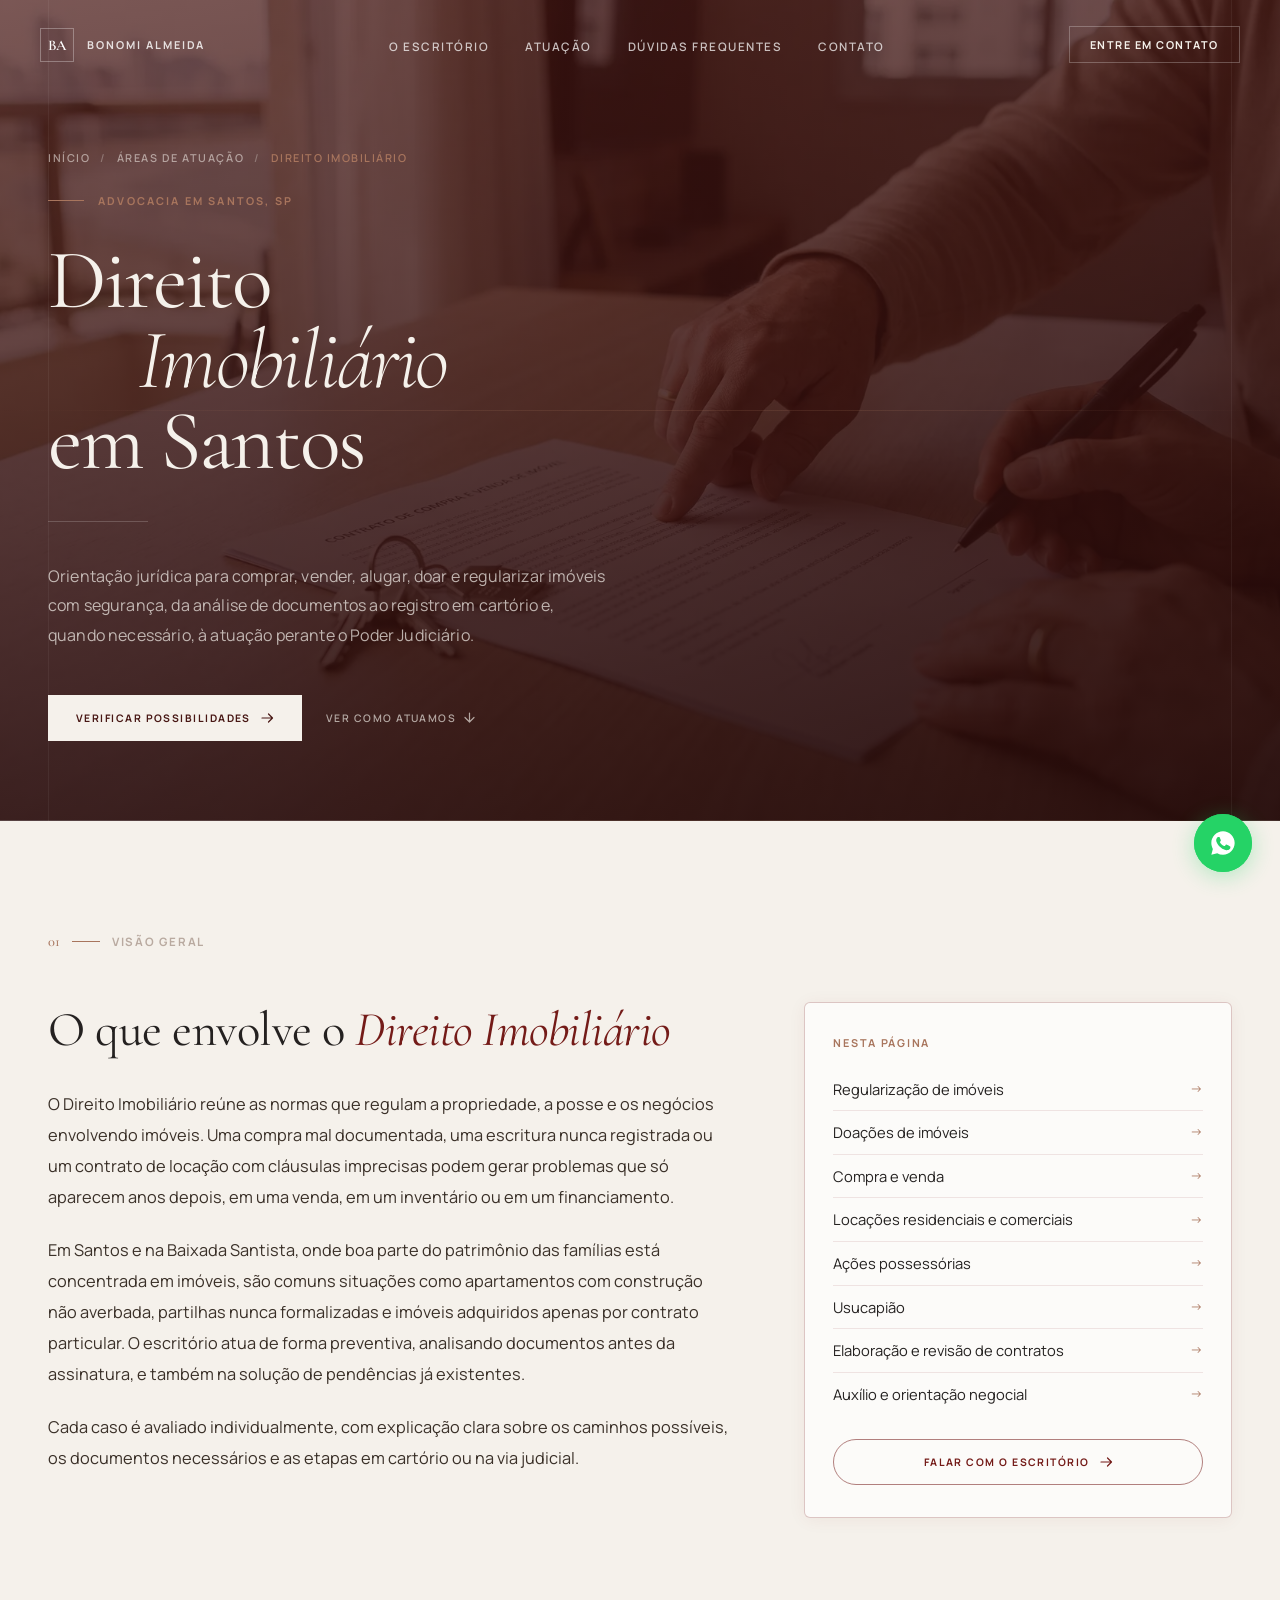
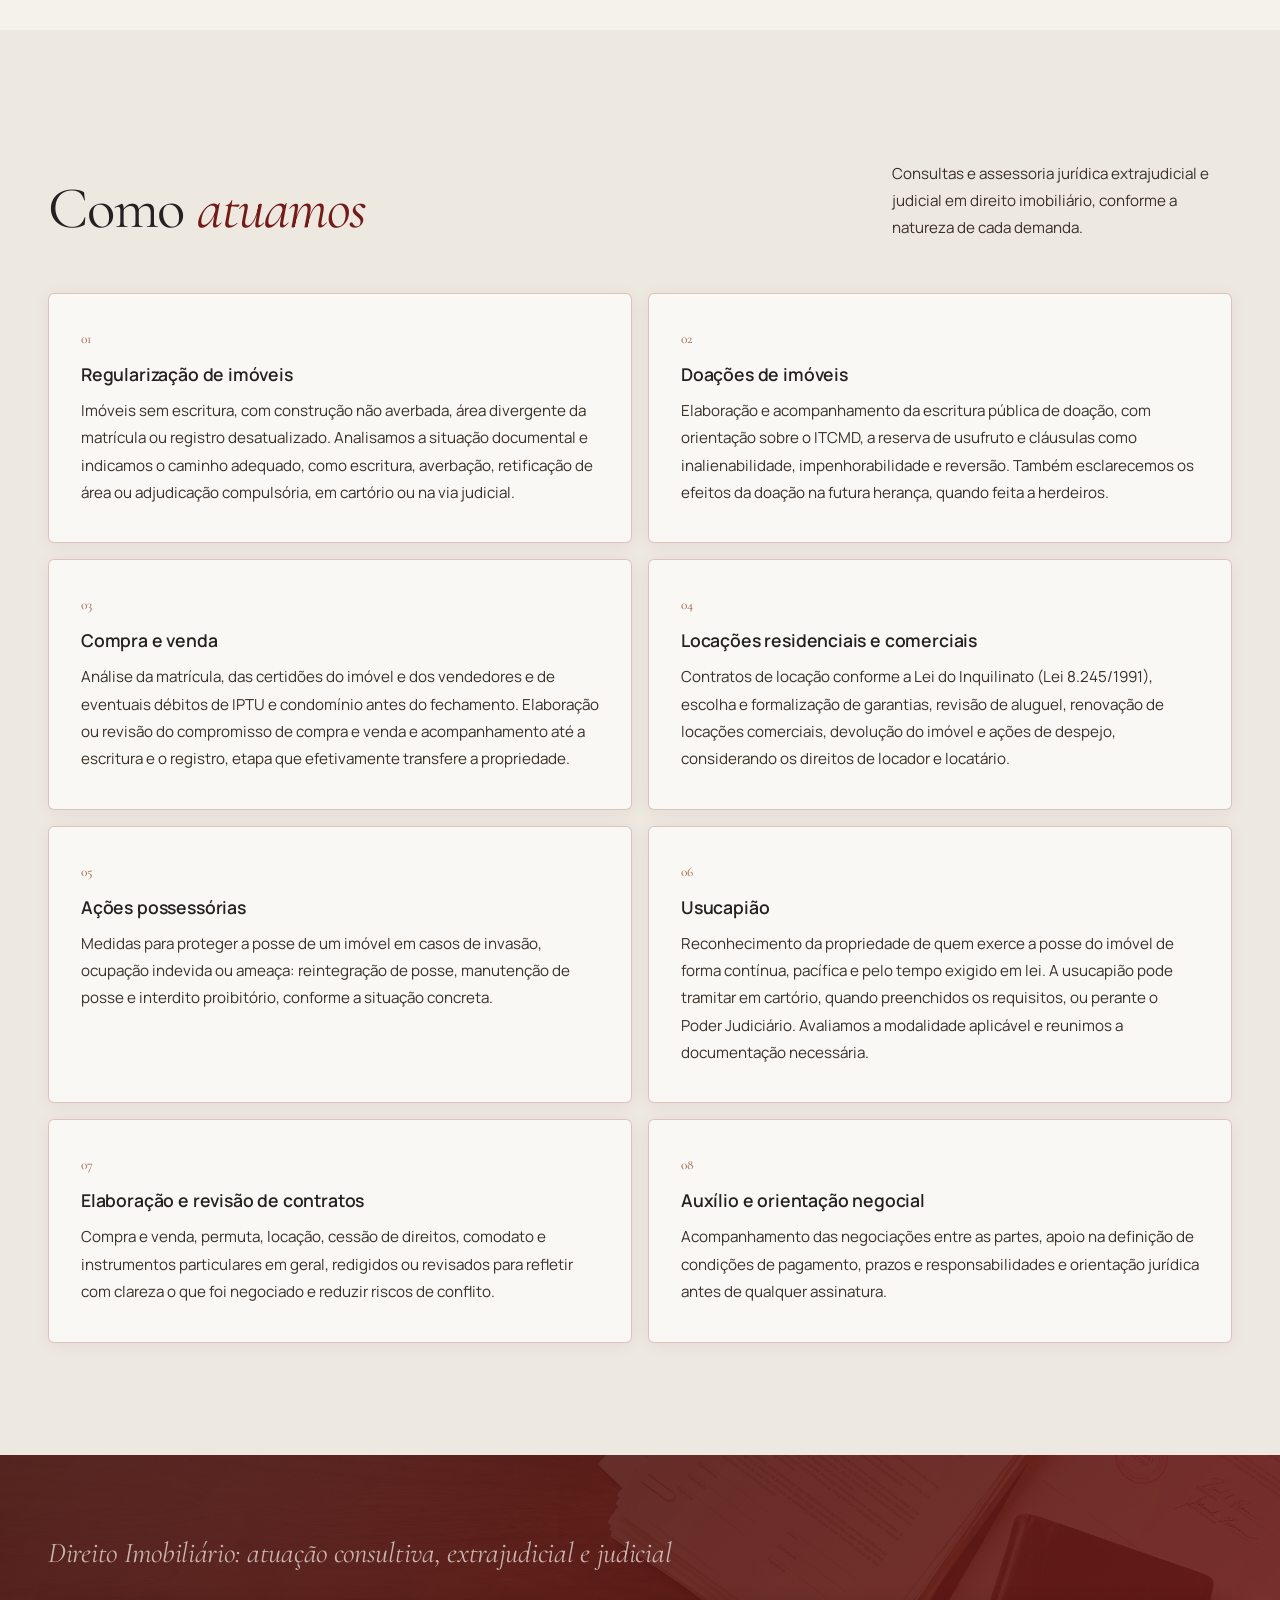
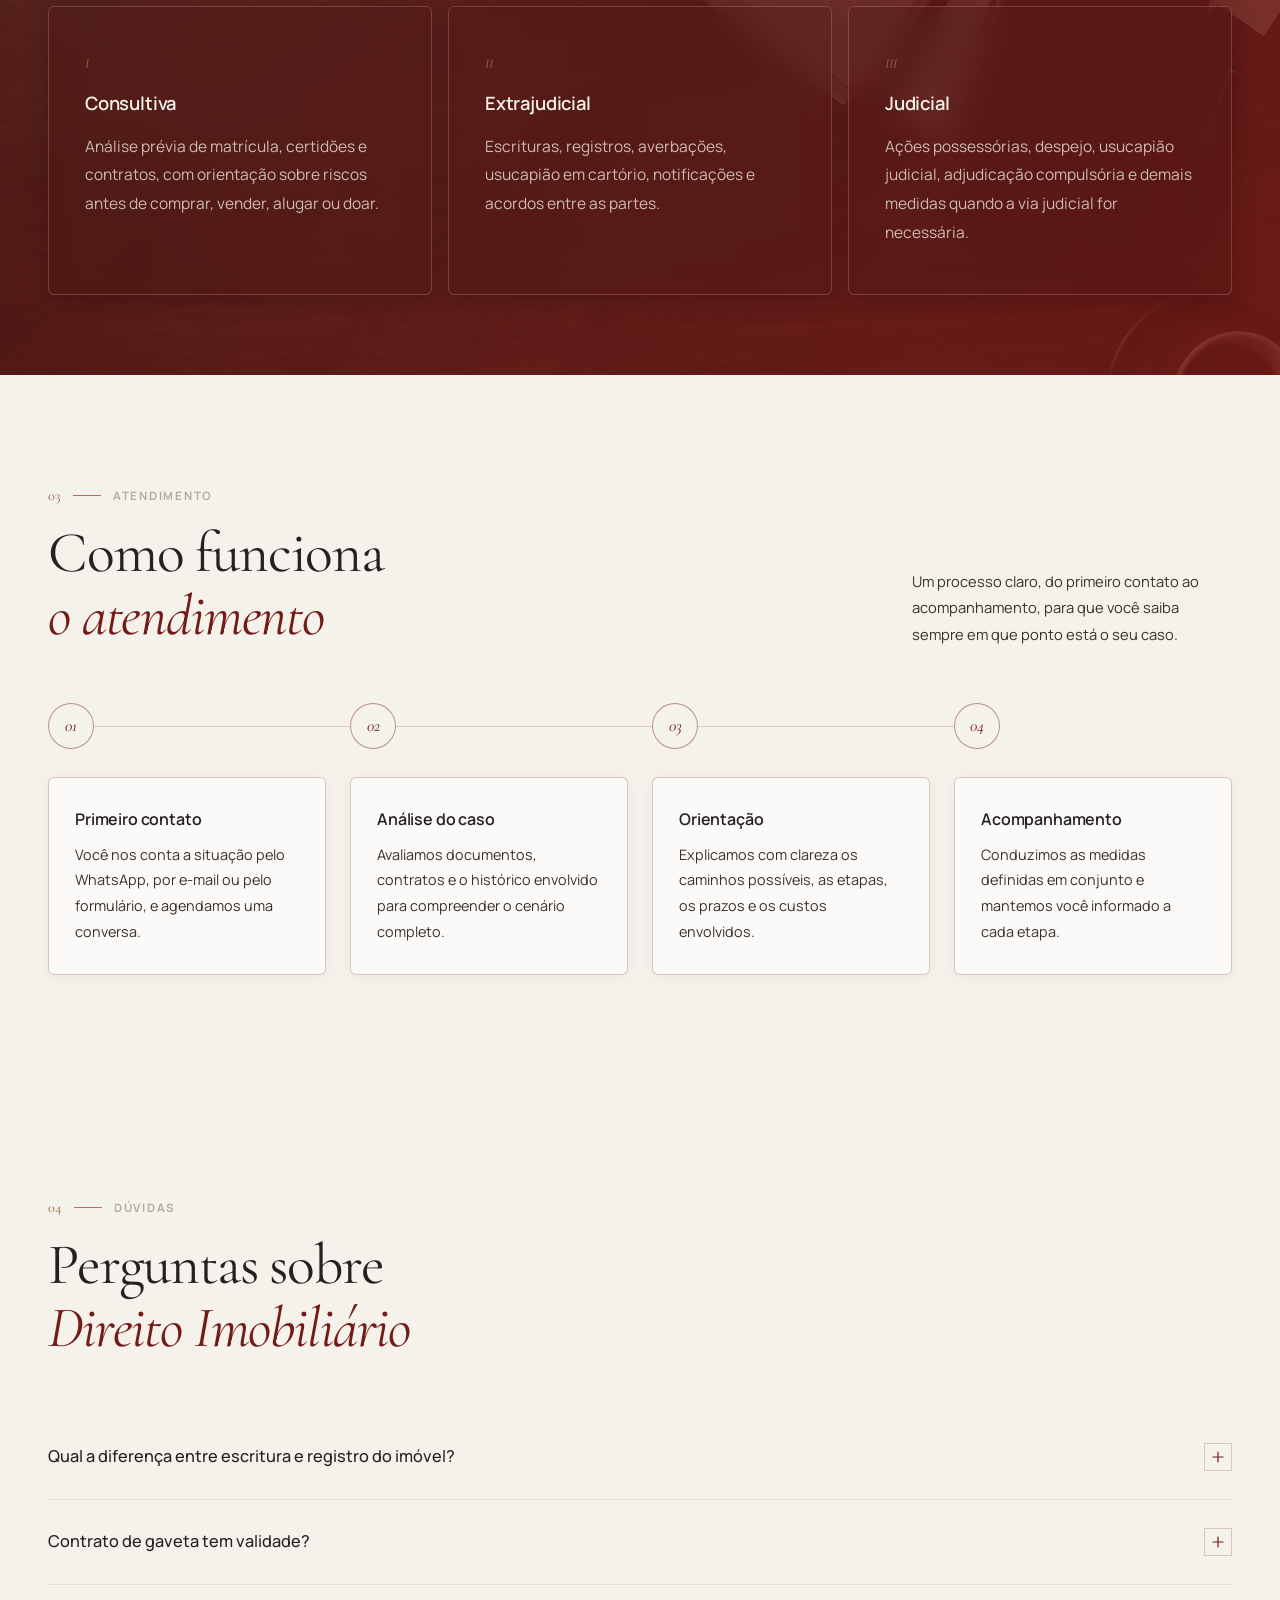
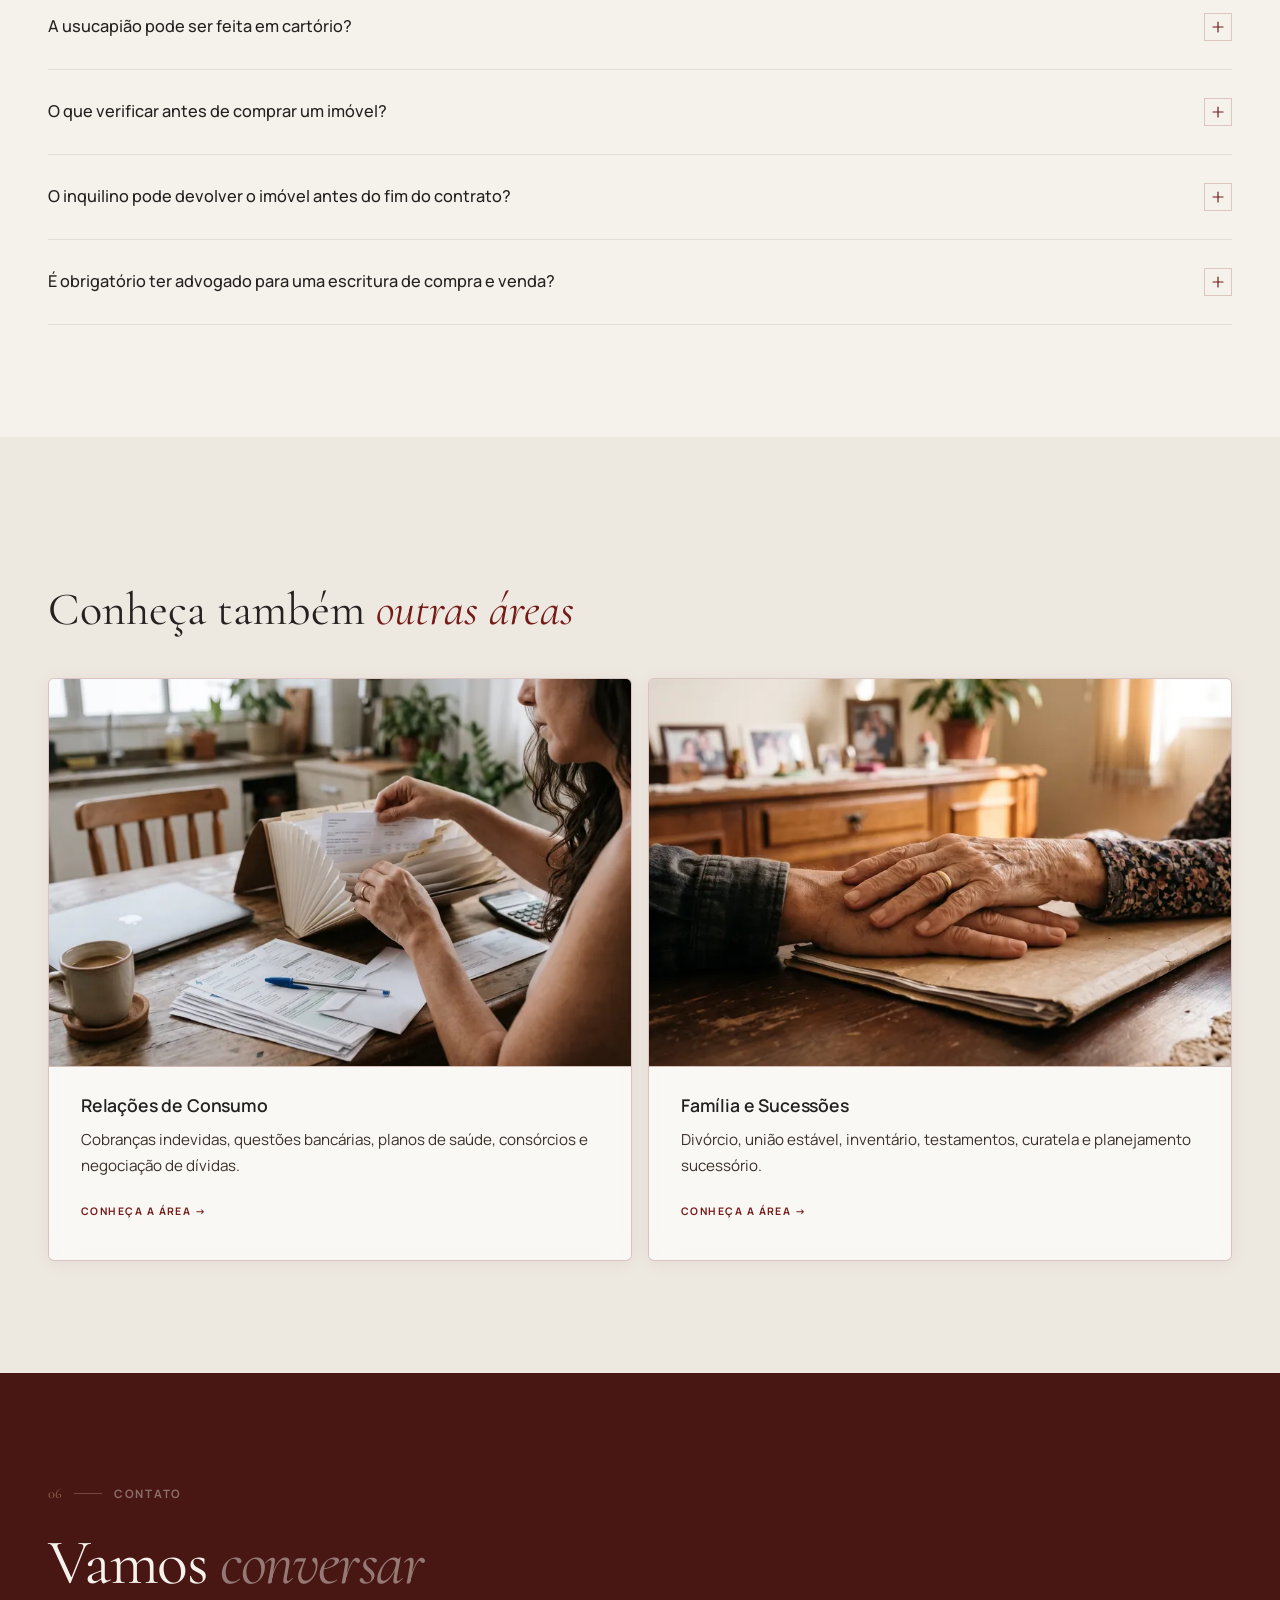
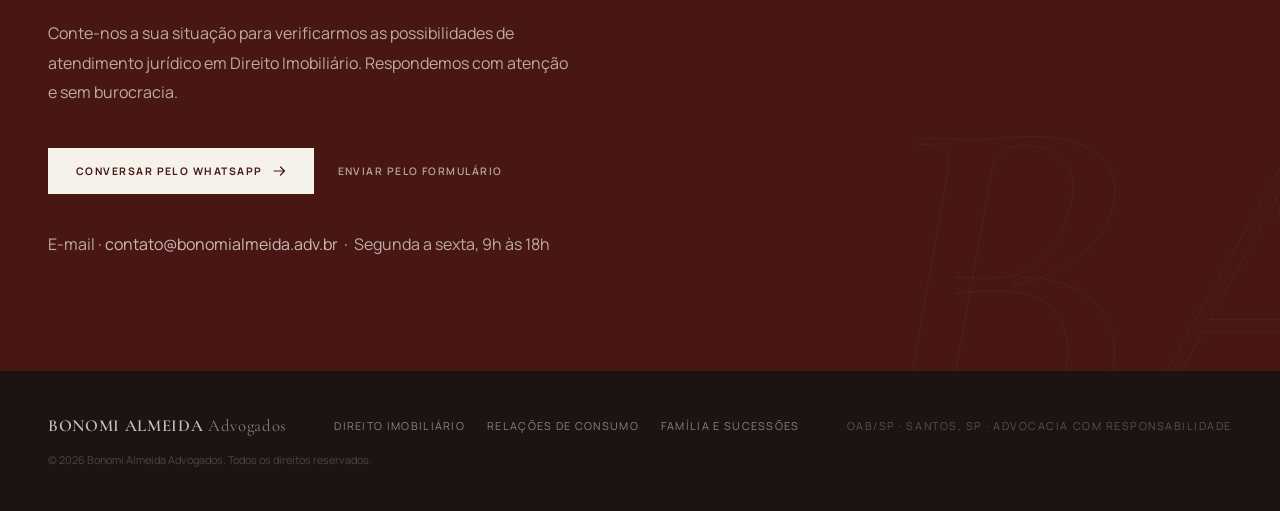
==== commit f1f0808d: "Linha do tempo interativa no atendimento e botão contorno no índice - Etapas do atendimento viram li" ====
--- a/direito-imobiliario/index.html
+++ b/direito-imobiliario/index.html
@@ -123,7 +123,7 @@
           <li><a href="#contratos-imobiliarios">Elaboração e revisão de contratos</a></li>
           <li><a href="#orientacao-negocial">Auxílio e orientação negocial</a></li>
         </ol>
-        <a href="https://wa.me/5511997052106?text=Ol%C3%A1%21%20Gostaria%20de%20orienta%C3%A7%C3%A3o%20jur%C3%ADdica%20sobre%20Direito%20Imobili%C3%A1rio." class="btn-wine" target="_blank" rel="noopener noreferrer">Falar com o escritório <svg width="13" height="10" viewBox="0 0 13 10" fill="none" aria-hidden="true"><path d="M7.5 1L11.5 5M11.5 5L7.5 9M11.5 5H1" stroke="currentColor" stroke-width="1.2" stroke-linecap="round" stroke-linejoin="round"/></svg></a>
+        <a href="https://wa.me/5511997052106?text=Ol%C3%A1%21%20Gostaria%20de%20orienta%C3%A7%C3%A3o%20jur%C3%ADdica%20sobre%20Direito%20Imobili%C3%A1rio." class="btn-outline" target="_blank" rel="noopener noreferrer">Falar com o escritório <svg width="13" height="10" viewBox="0 0 13 10" fill="none" aria-hidden="true"><path d="M7.5 1L11.5 5M11.5 5L7.5 9M11.5 5H1" stroke="currentColor" stroke-width="1.2" stroke-linecap="round" stroke-linejoin="round"/></svg></a>
       </aside>
     </div>
   </div>
@@ -229,28 +229,37 @@
       </div>
       <p class="commit-lead r d1">Um processo claro, do primeiro contato ao acompanhamento, para que você saiba sempre em que ponto está o seu caso.</p>
     </div>
-    <div class="commit-grid">
-      <div class="commit-item r">
-        <span class="step-num" aria-hidden="true">01</span>
-        <h3 class="commit-head">Primeiro contato</h3>
-        <p class="commit-text">Você nos conta a situação pelo WhatsApp, por e-mail ou pelo formulário, e agendamos uma conversa.</p>
-      </div>
-      <div class="commit-item r d1">
-        <span class="step-num" aria-hidden="true">02</span>
-        <h3 class="commit-head">Análise do caso</h3>
-        <p class="commit-text">Avaliamos documentos, contratos e o histórico envolvido para compreender o cenário completo.</p>
-      </div>
-      <div class="commit-item r d2">
-        <span class="step-num" aria-hidden="true">03</span>
-        <h3 class="commit-head">Orientação</h3>
-        <p class="commit-text">Explicamos com clareza os caminhos possíveis, as etapas, os prazos e os custos envolvidos.</p>
-      </div>
-      <div class="commit-item r d3">
-        <span class="step-num" aria-hidden="true">04</span>
-        <h3 class="commit-head">Acompanhamento</h3>
-        <p class="commit-text">Conduzimos as medidas definidas em conjunto e mantemos você informado a cada etapa.</p>
-      </div>
-    </div>
+    <ol class="timeline r" aria-label="Etapas do atendimento">
+      <span class="tl-track" aria-hidden="true"><span class="tl-fill"></span></span>
+      <li class="tl-step" tabindex="0">
+        <span class="tl-dot" aria-hidden="true">01</span>
+        <div class="tl-card">
+          <h3 class="commit-head">Primeiro contato</h3>
+          <p class="commit-text">Você nos conta a situação pelo WhatsApp, por e-mail ou pelo formulário, e agendamos uma conversa.</p>
+        </div>
+      </li>
+      <li class="tl-step" tabindex="0">
+        <span class="tl-dot" aria-hidden="true">02</span>
+        <div class="tl-card">
+          <h3 class="commit-head">Análise do caso</h3>
+          <p class="commit-text">Avaliamos documentos, contratos e o histórico envolvido para compreender o cenário completo.</p>
+        </div>
+      </li>
+      <li class="tl-step" tabindex="0">
+        <span class="tl-dot" aria-hidden="true">03</span>
+        <div class="tl-card">
+          <h3 class="commit-head">Orientação</h3>
+          <p class="commit-text">Explicamos com clareza os caminhos possíveis, as etapas, os prazos e os custos envolvidos.</p>
+        </div>
+      </li>
+      <li class="tl-step" tabindex="0">
+        <span class="tl-dot" aria-hidden="true">04</span>
+        <div class="tl-card">
+          <h3 class="commit-head">Acompanhamento</h3>
+          <p class="commit-text">Conduzimos as medidas definidas em conjunto e mantemos você informado a cada etapa.</p>
+        </div>
+      </li>
+    </ol>
   </div>
 </section>
 
--- a/assets/area.css
+++ b/assets/area.css
@@ -57,15 +57,15 @@
 .toc ol { list-style: none; display: flex; flex-direction: column; }
 .toc li { border-top: 1px solid rgba(116,27,24,.1); }
 .toc li:first-child { border-top: 0; }
-.toc a {
+.toc ol a {
   display: flex; justify-content: space-between; align-items: center; gap: 12px;
   padding: 11px 0; font-size: .92rem; line-height: 1.4;
   color: var(--charcoal); text-decoration: none; transition: color .2s;
 }
-.toc a::after { content: '→'; color: var(--copper); font-size: .8rem; transition: transform .2s; }
-.toc a:hover { color: var(--burg); }
-.toc a:hover::after { transform: translateX(3px); }
-.toc .btn-wine { margin-top: 24px; width: 100%; justify-content: center; }
+.toc ol a::after { content: '→'; color: var(--copper); font-size: .8rem; transition: transform .2s; }
+.toc ol a:hover { color: var(--burg); }
+.toc ol a:hover::after { transform: translateX(3px); }
+.toc .btn-outline { margin-top: 24px; width: 100%; justify-content: center; }
 
 .btn-wine {
   display: inline-flex; align-items: center; gap: 10px;
@@ -76,6 +76,21 @@
   transition: background .3s, transform .3s;
 }
 .btn-wine:hover { background: var(--wine); transform: translateY(-1px); }
+
+/* Botão contorno (sem preenchimento) */
+.btn-outline {
+  display: inline-flex; align-items: center; gap: 10px;
+  font-size: .65rem; font-weight: 700;
+  letter-spacing: .14em; text-transform: uppercase;
+  color: var(--burg); background: transparent;
+  border: 1px solid rgba(116,27,24,.55);
+  border-radius: 999px;
+  padding: 15px 26px; text-decoration: none;
+  transition: color .3s, border-color .3s, transform .3s;
+}
+.btn-outline:hover { color: var(--wine); border-color: var(--wine); transform: translateY(-1px); }
+.btn-outline svg { transition: transform .3s; }
+.btn-outline:hover svg { transform: translateX(3px); }
 
 /* Serviços */
 .services { background: var(--ivory-dk); }
@@ -114,11 +129,55 @@
 }
 .svc p { font-size: .95rem; line-height: 1.8; color: var(--body-txt); }
 
-/* Etapas */
+/* Etapas — linha do tempo */
 .steps { background: var(--ivory); }
-.step-num {
-  font-family: var(--display); font-size: 1.6rem; font-style: italic;
-  color: var(--burg); line-height: 1;
+.timeline {
+  --gap: 24px; --dot: 46px; --fill: 0px;
+  position: relative; list-style: none;
+  display: grid; grid-template-columns: repeat(4, 1fr); gap: var(--gap);
+}
+.tl-track {
+  position: absolute; z-index: 0;
+  top: calc(var(--dot) / 2); left: calc(var(--dot) / 2);
+  width: calc(3 * ((100% - 3 * var(--gap)) / 4 + var(--gap)));
+  height: 1px; background: rgba(116,27,24,.18);
+}
+.tl-fill {
+  position: absolute; left: 0; top: -1px;
+  width: var(--fill); height: 3px; border-radius: 3px;
+  background: var(--burg);
+  transition: width .55s cubic-bezier(.4,0,.2,1), height .55s cubic-bezier(.4,0,.2,1);
+}
+.tl-step { position: relative; z-index: 1; outline: none; cursor: default; }
+.tl-dot {
+  display: grid; place-items: center;
+  width: var(--dot); height: var(--dot); border-radius: 50%;
+  background: var(--ivory);
+  border: 1px solid rgba(116,27,24,.45);
+  font-family: var(--display); font-size: 1.05rem; font-style: italic; color: var(--burg);
+  transition: background .4s, color .4s, border-color .4s, transform .4s, box-shadow .4s;
+}
+.tl-card {
+  margin-top: 28px;
+  background: rgba(255,255,255,.65);
+  border: 1px solid rgba(116,27,24,.24);
+  border-radius: 6px;
+  box-shadow: 0 2px 16px rgba(116,27,24,.05);
+  padding: 30px 26px;
+  display: flex; flex-direction: column; gap: 12px;
+  transition: border-color .4s, box-shadow .4s, transform .4s, background .4s;
+}
+.tl-step.is-done .tl-dot {
+  background: var(--burg); color: var(--ivory); border-color: var(--burg);
+}
+.tl-step.is-current .tl-dot {
+  transform: scale(1.08);
+  box-shadow: 0 0 0 6px rgba(116,27,24,.1);
+}
+.tl-step.is-done .tl-card { border-color: rgba(116,27,24,.5); background: rgba(255,255,255,.9); }
+.tl-step.is-current .tl-card {
+  transform: translateY(-3px);
+  box-shadow: 0 8px 26px rgba(116,27,24,.11);
 }
 
 /* Outras áreas */
@@ -164,6 +223,14 @@
   .overview-grid { grid-template-columns: 1fr; gap: 40px; }
   .toc { position: static; }
   .services-grid, .related-grid { grid-template-columns: 1fr; }
+  .timeline { grid-template-columns: 1fr; gap: 20px; }
+  .tl-track {
+    top: calc(var(--dot) / 2); left: calc(var(--dot) / 2);
+    width: 1px; height: var(--track, calc(100% - var(--dot)));
+  }
+  .tl-fill { left: -1px; top: 0; width: 3px; height: var(--fill); }
+  .tl-step { display: grid; grid-template-columns: var(--dot) 1fr; gap: 18px; align-items: start; }
+  .tl-card { margin-top: 0; }
 }
 @media (max-width: 560px) {
   .hero--area { min-height: 88svh; padding-top: 120px; padding-bottom: 64px; }
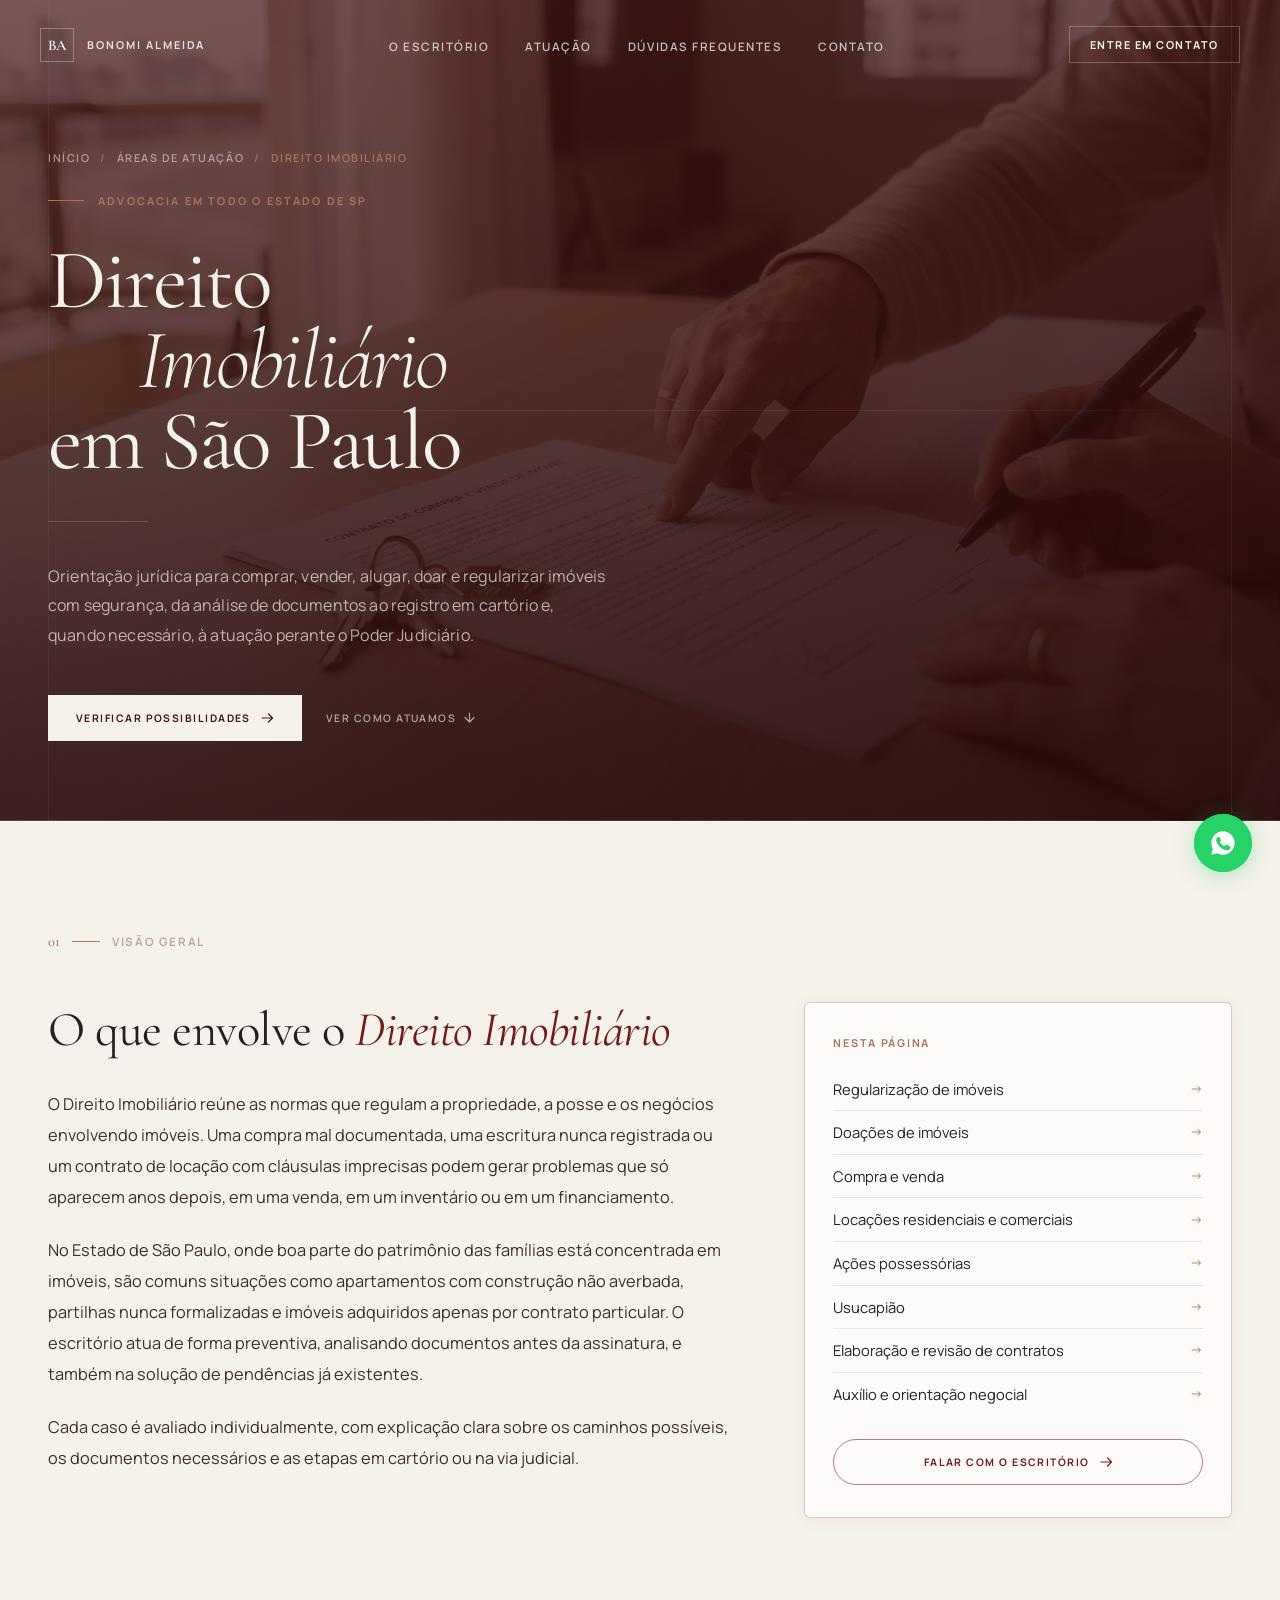
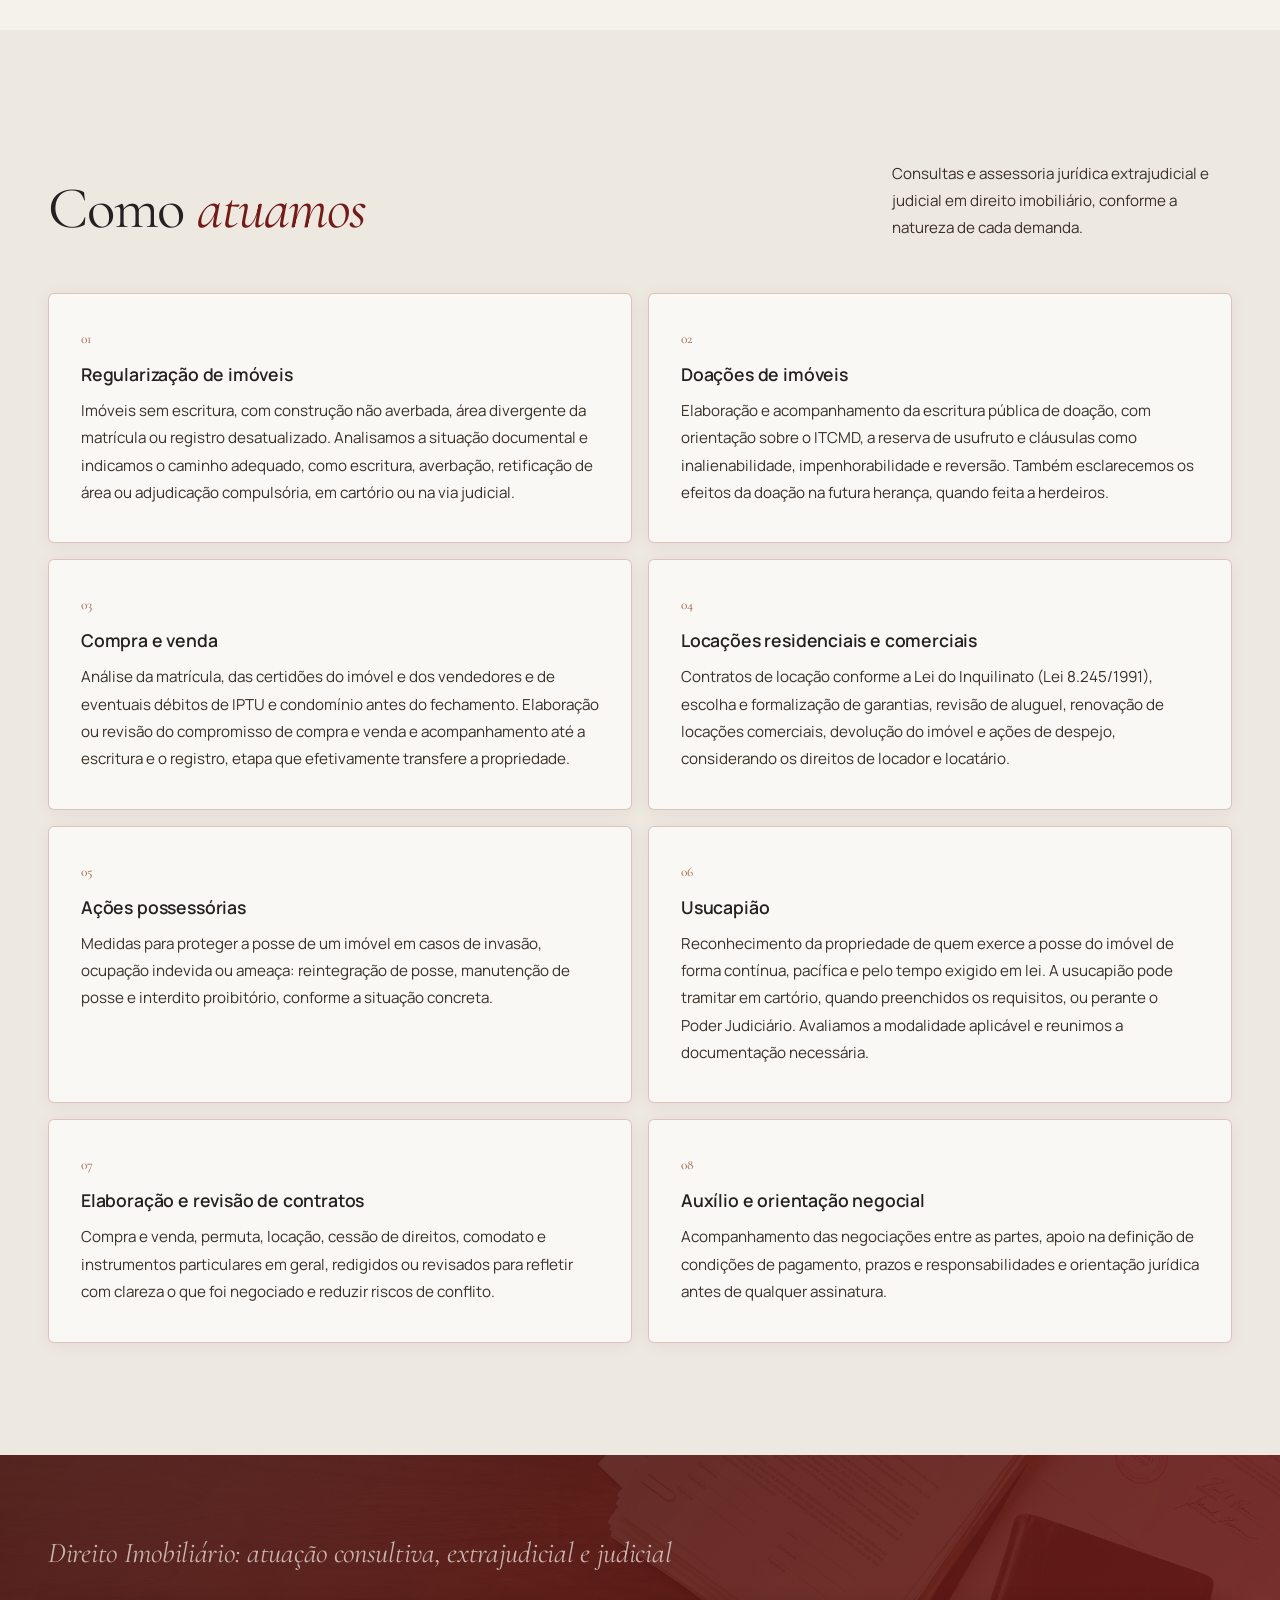
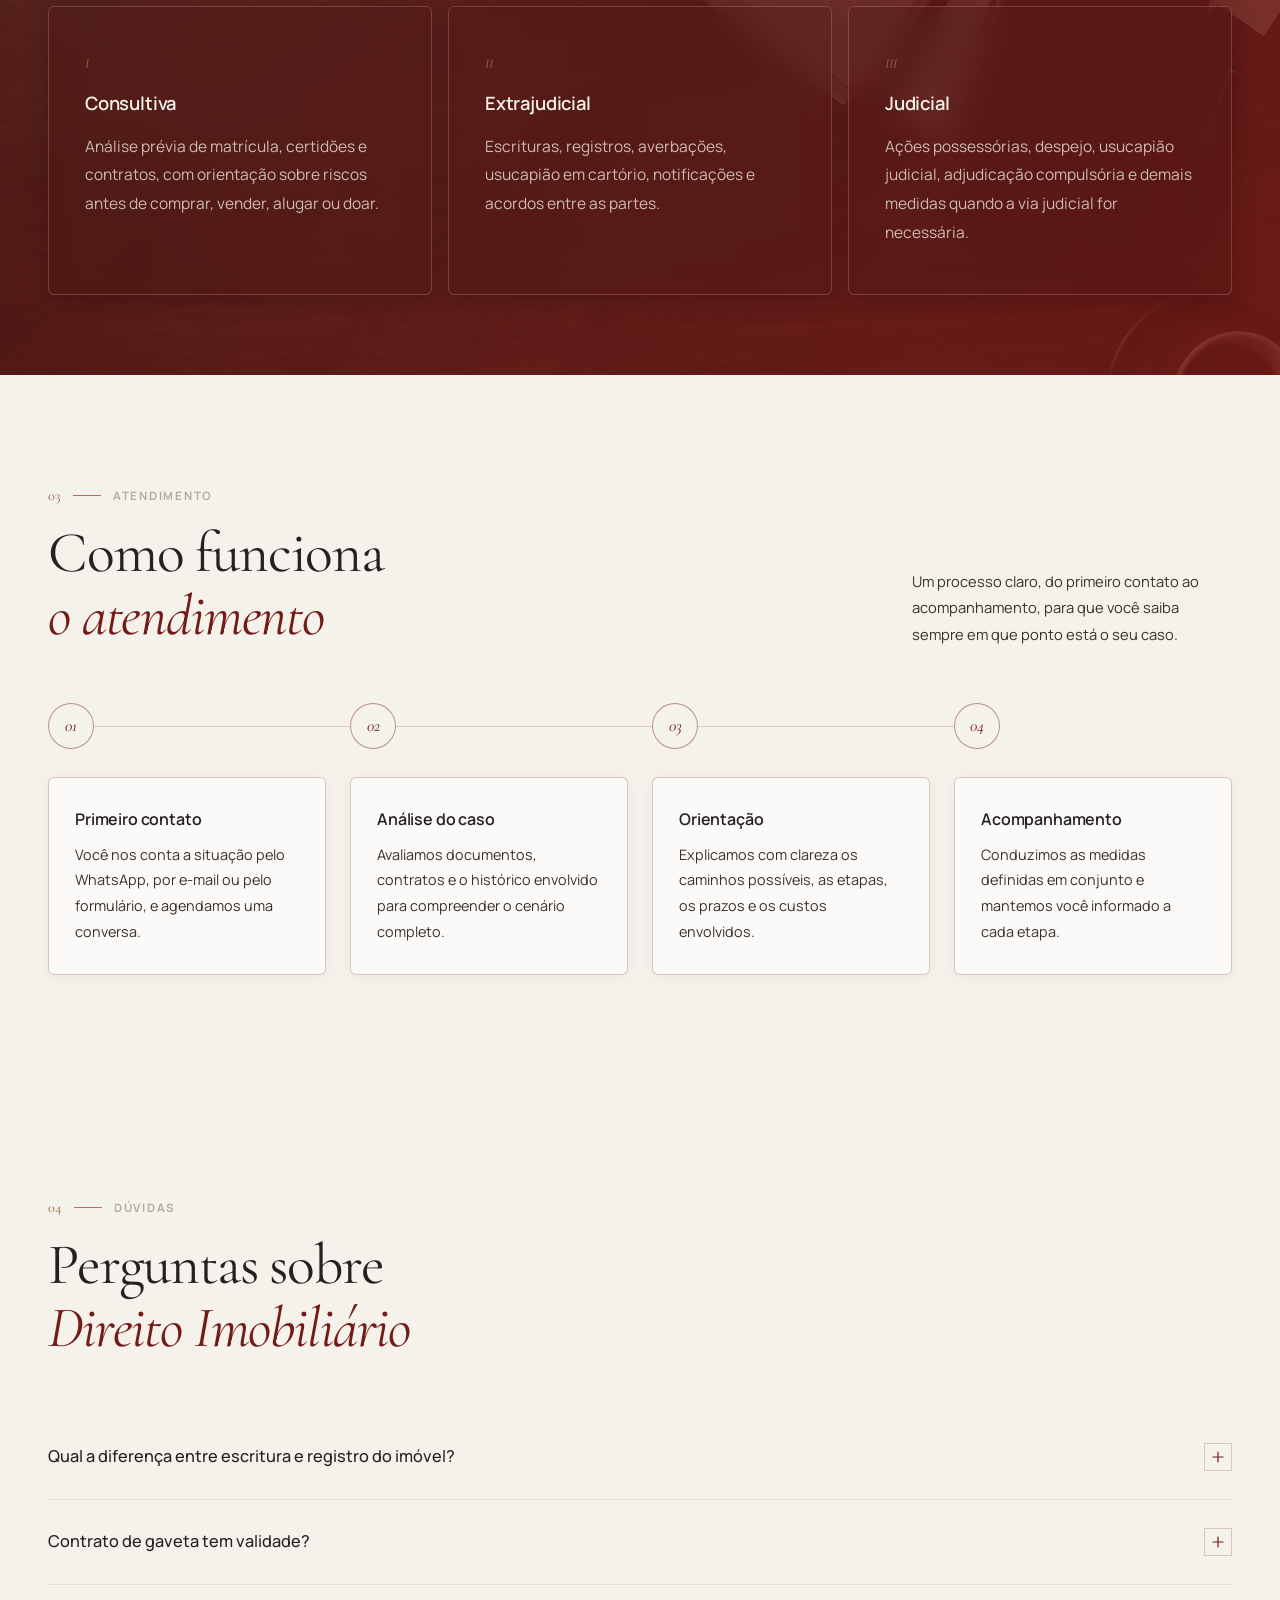
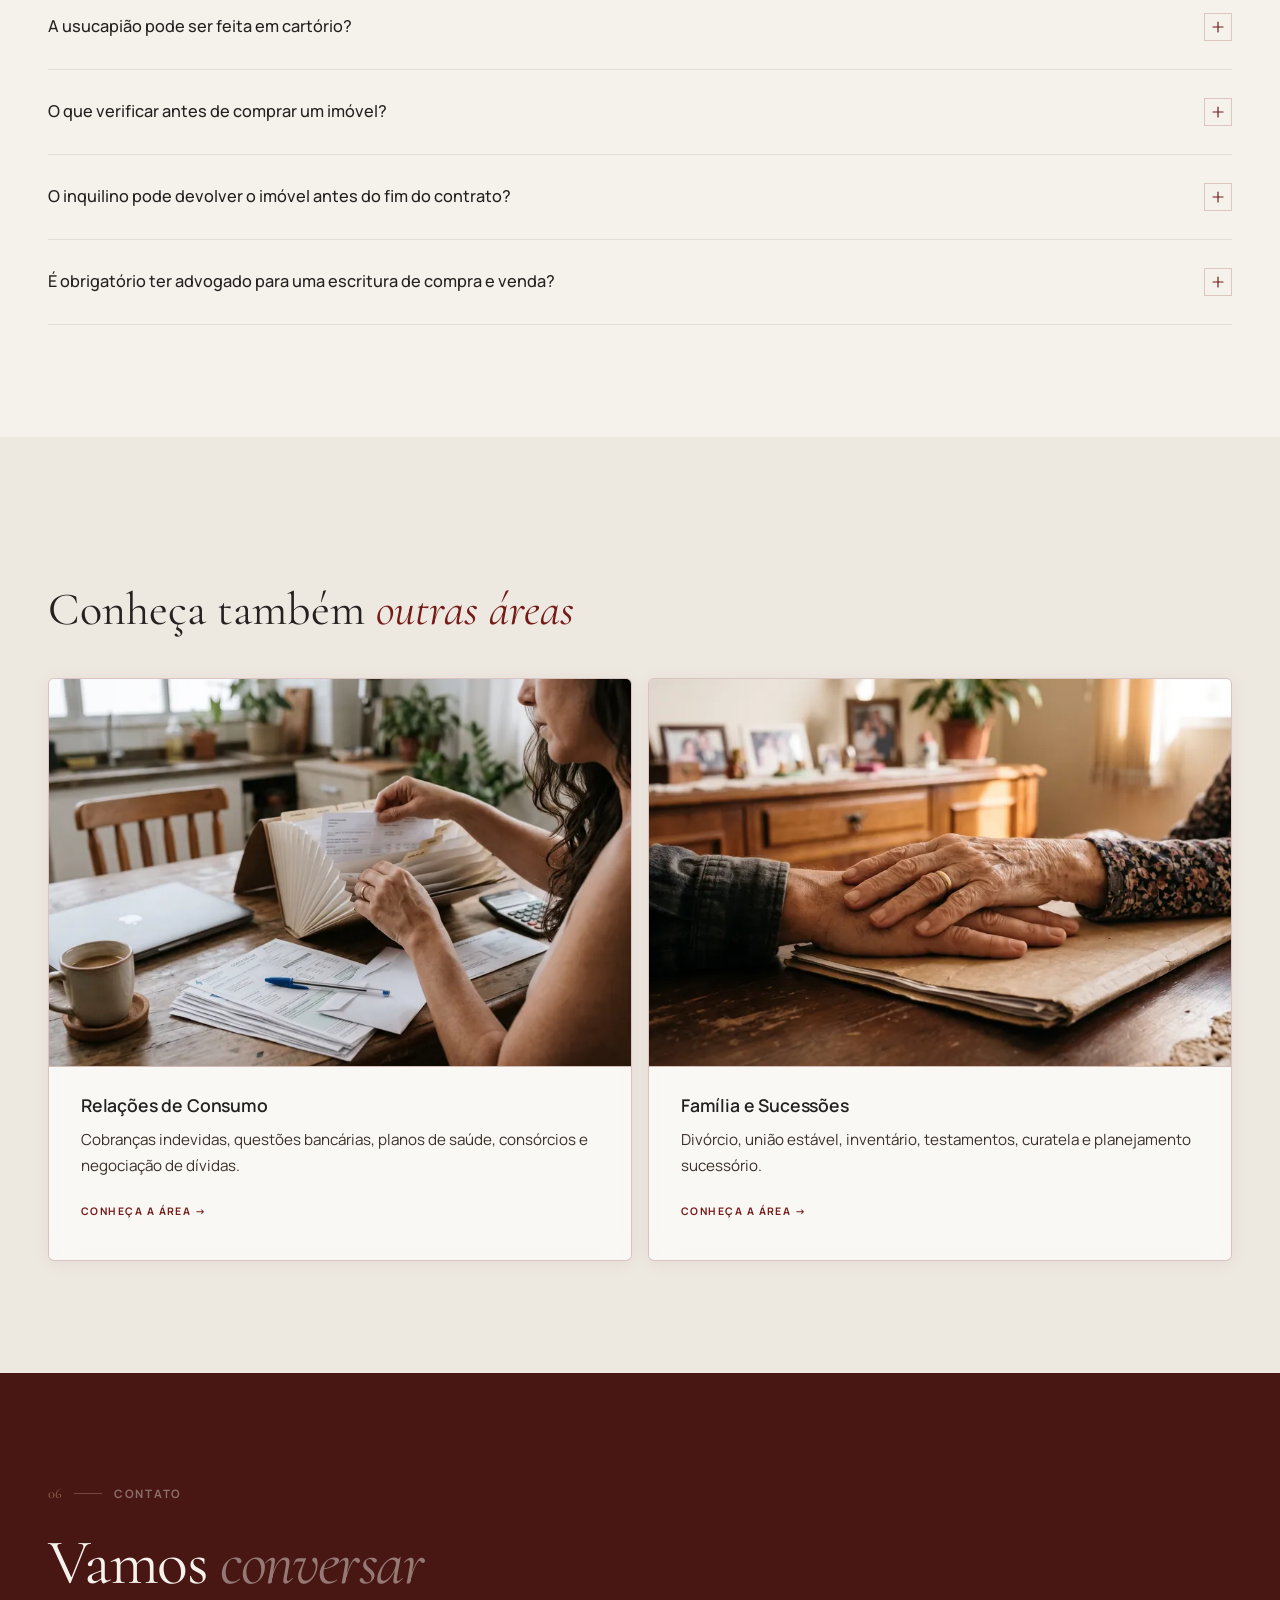
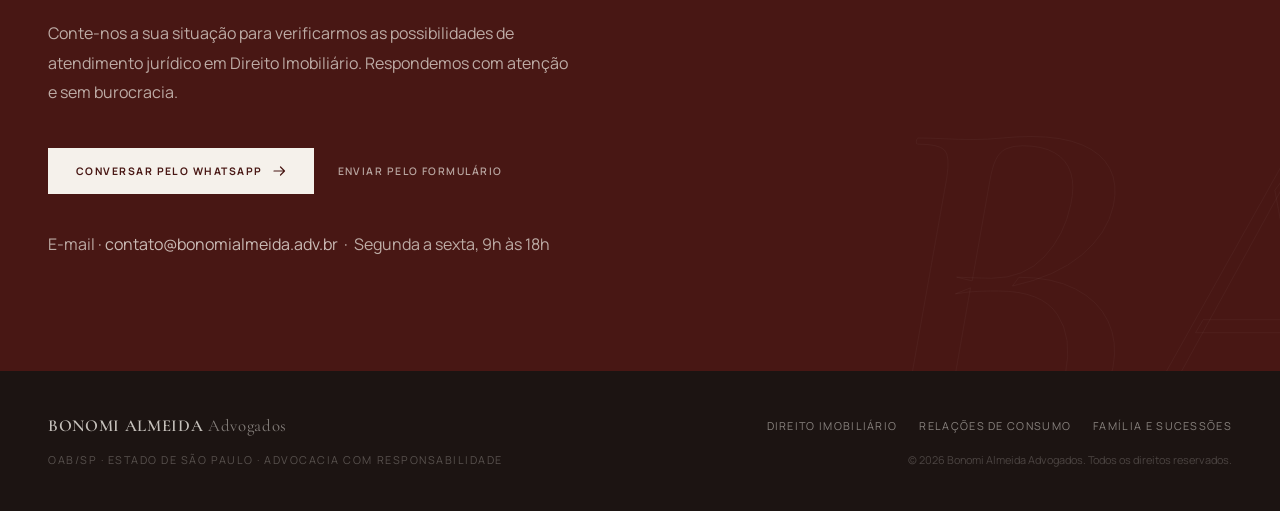
==== commit 7b113582: "Ampliar a atuação comunicada para todo o Estado de São Paulo - Títulos, descrições, H1, eyebrow, con" ====
--- a/direito-imobiliario/index.html
+++ b/direito-imobiliario/index.html
@@ -3,25 +3,25 @@
 <head>
 <meta charset="UTF-8">
 <meta name="viewport" content="width=device-width, initial-scale=1.0, viewport-fit=cover">
-<title>Advogado de Direito Imobiliário em Santos, SP | Bonomi Almeida</title>
-<meta name="description" content="Assessoria jurídica em Direito Imobiliário em Santos, SP: regularização de imóveis, usucapião, compra e venda, locações, doações e contratos.">
+<title>Advogado de Direito Imobiliário em SP | Bonomi Almeida</title>
+<meta name="description" content="Assessoria jurídica em Direito Imobiliário em todo o Estado de São Paulo: regularização de imóveis, usucapião, compra e venda, locações, doações e contratos.">
 <meta name="robots" content="index, follow">
 <link rel="canonical" href="https://bonomi-almeida.vercel.app/direito-imobiliario/">
 <!-- Open Graph -->
 <meta property="og:type" content="website">
 <meta property="og:locale" content="pt_BR">
 <meta property="og:site_name" content="Bonomi Almeida Advogados">
-<meta property="og:title" content="Advogado de Direito Imobiliário em Santos, SP | Bonomi Almeida">
-<meta property="og:description" content="Assessoria jurídica em Direito Imobiliário em Santos, SP: regularização de imóveis, usucapião, compra e venda, locações, doações e contratos.">
+<meta property="og:title" content="Advogado de Direito Imobiliário em SP | Bonomi Almeida">
+<meta property="og:description" content="Assessoria jurídica em Direito Imobiliário em todo o Estado de São Paulo: regularização de imóveis, usucapião, compra e venda, locações, doações e contratos.">
 <meta property="og:url" content="https://bonomi-almeida.vercel.app/direito-imobiliario/">
 <meta property="og:image" content="https://bonomi-almeida.vercel.app/assets/og-direito-imobiliario.jpg">
 <meta property="og:image:width" content="1200">
 <meta property="og:image:height" content="630">
-<meta property="og:image:alt" content="Direito Imobiliário em Santos | Bonomi Almeida Advogados">
+<meta property="og:image:alt" content="Direito Imobiliário em São Paulo | Bonomi Almeida Advogados">
 <!-- Twitter Card -->
 <meta name="twitter:card" content="summary_large_image">
-<meta name="twitter:title" content="Advogado de Direito Imobiliário em Santos, SP | Bonomi Almeida">
-<meta name="twitter:description" content="Assessoria jurídica em Direito Imobiliário em Santos, SP: regularização de imóveis, usucapião, compra e venda, locações, doações e contratos.">
+<meta name="twitter:title" content="Advogado de Direito Imobiliário em SP | Bonomi Almeida">
+<meta name="twitter:description" content="Assessoria jurídica em Direito Imobiliário em todo o Estado de São Paulo: regularização de imóveis, usucapião, compra e venda, locações, doações e contratos.">
 <meta name="twitter:image" content="https://bonomi-almeida.vercel.app/assets/og-direito-imobiliario.jpg">
 <!-- Favicons -->
 <link rel="icon" type="image/svg+xml" href="../favicon.svg">
@@ -80,9 +80,9 @@
     </nav>
     <div class="hero-eyebrow">
       <div class="eyebrow-bar" aria-hidden="true"></div>
-      <span class="eyebrow-text">Advocacia em Santos, SP</span>
-    </div>
-    <h1 class="hero-headline" id="hero-h1">Direito <em>Imobiliário</em> em Santos</h1>
+      <span class="eyebrow-text">Advocacia em todo o Estado de SP</span>
+    </div>
+    <h1 class="hero-headline" id="hero-h1">Direito <em>Imobiliário</em> em São Paulo</h1>
     <div class="hero-rule" aria-hidden="true"></div>
     <p class="hero-body">Orientação jurídica para comprar, vender, alugar, doar e regularizar imóveis com segurança, da análise de documentos ao registro em cartório e, quando necessário, à atuação perante o Poder Judiciário.</p>
     <div class="hero-cta">
@@ -107,7 +107,7 @@
         <h2 class="overview-title r" id="h2-visao">O que envolve o <em>Direito Imobiliário</em></h2>
         <div class="overview-copy r d1">
           <p>O Direito Imobiliário reúne as normas que regulam a propriedade, a posse e os negócios envolvendo imóveis. Uma compra mal documentada, uma escritura nunca registrada ou um contrato de locação com cláusulas imprecisas podem gerar problemas que só aparecem anos depois, em uma venda, em um inventário ou em um financiamento.</p>
-          <p>Em Santos e na Baixada Santista, onde boa parte do patrimônio das famílias está concentrada em imóveis, são comuns situações como apartamentos com construção não averbada, partilhas nunca formalizadas e imóveis adquiridos apenas por contrato particular. O escritório atua de forma preventiva, analisando documentos antes da assinatura, e também na solução de pendências já existentes.</p>
+          <p>No Estado de São Paulo, onde boa parte do patrimônio das famílias está concentrada em imóveis, são comuns situações como apartamentos com construção não averbada, partilhas nunca formalizadas e imóveis adquiridos apenas por contrato particular. O escritório atua de forma preventiva, analisando documentos antes da assinatura, e também na solução de pendências já existentes.</p>
           <p>Cada caso é avaliado individualmente, com explicação clara sobre os caminhos possíveis, os documentos necessários e as etapas em cartório ou na via judicial.</p>
         </div>
       </div>
@@ -409,7 +409,7 @@
       <a href="../relacoes-de-consumo/">Relações de Consumo</a>
       <a href="../familia-e-sucessoes/">Família e Sucessões</a>
     </nav>
-    <div class="footer-oab">OAB/SP · Santos, SP · Advocacia com responsabilidade</div>
+    <div class="footer-oab">OAB/SP · Estado de São Paulo · Advocacia com responsabilidade</div>
     <div class="footer-copy">© 2026 Bonomi Almeida Advogados. Todos os direitos reservados.</div>
   </div>
 </footer>
@@ -433,8 +433,8 @@
       "@type": "WebPage",
       "@id": "https://bonomi-almeida.vercel.app/direito-imobiliario/#webpage",
       "url": "https://bonomi-almeida.vercel.app/direito-imobiliario/",
-      "name": "Advogado de Direito Imobiliário em Santos, SP | Bonomi Almeida",
-      "description": "Assessoria jurídica em Direito Imobiliário em Santos, SP: regularização de imóveis, usucapião, compra e venda, locações, doações e contratos.",
+      "name": "Advogado de Direito Imobiliário em SP | Bonomi Almeida",
+      "description": "Assessoria jurídica em Direito Imobiliário em todo o Estado de São Paulo: regularização de imóveis, usucapião, compra e venda, locações, doações e contratos.",
       "inLanguage": "pt-BR",
       "isPartOf": {
         "@id": "https://bonomi-almeida.vercel.app/#website"
@@ -471,9 +471,9 @@
     {
       "@type": "Service",
       "@id": "https://bonomi-almeida.vercel.app/direito-imobiliario/#service",
-      "name": "Direito Imobiliário em Santos, SP",
+      "name": "Direito Imobiliário no Estado de São Paulo",
       "serviceType": "Direito Imobiliário",
-      "description": "Assessoria jurídica em Direito Imobiliário em Santos, SP: regularização de imóveis, usucapião, compra e venda, locações, doações e contratos.",
+      "description": "Assessoria jurídica em Direito Imobiliário em todo o Estado de São Paulo: regularização de imóveis, usucapião, compra e venda, locações, doações e contratos.",
       "url": "https://bonomi-almeida.vercel.app/direito-imobiliario/",
       "provider": {
         "@type": [
@@ -484,20 +484,14 @@
         "name": "Bonomi Almeida Advogados",
         "url": "https://bonomi-almeida.vercel.app/"
       },
-      "areaServed": [
-        {
-          "@type": "City",
-          "name": "Santos"
-        },
-        {
-          "@type": "AdministrativeArea",
-          "name": "Baixada Santista"
-        },
-        {
-          "@type": "AdministrativeArea",
-          "name": "São Paulo"
+      "areaServed": {
+        "@type": "State",
+        "name": "São Paulo",
+        "containedInPlace": {
+          "@type": "Country",
+          "name": "Brasil"
         }
-      ],
+      },
       "hasOfferCatalog": {
         "@type": "OfferCatalog",
         "name": "Direito Imobiliário",
--- a/assets/site.css
+++ b/assets/site.css
@@ -559,9 +559,18 @@
   transform: translateY(-3px);
 }
 .commit-icon {
-  width: 38px; height: 38px;
-  border: 1px solid rgba(116,27,24,.18);
+  width: 48px; height: 48px;
+  border-radius: 12px;
+  background: rgba(116,27,24,.06);
+  border: 1px solid rgba(116,27,24,.16);
+  color: var(--burg);
   display: grid; place-items: center; flex-shrink: 0;
+  transition: background .35s, color .35s, border-color .35s, transform .35s;
+}
+.commit-icon svg { display: block; }
+.commit-item:hover .commit-icon {
+  background: var(--burg); color: var(--ivory); border-color: var(--burg);
+  transform: translateY(-2px);
 }
 .commit-head {
   font-family: var(--sans);
@@ -915,3 +924,8 @@
   color: rgba(245,241,235,.5); text-decoration: none; transition: color .2s;
 }
 .footer-links a:hover { color: var(--ivory); }
+
+@media (max-width: 380px) {
+  .eyebrow-text { letter-spacing: .12em; }
+  .eyebrow-bar { width: 24px; }
+}
--- a/assets/area.css
+++ b/assets/area.css
@@ -148,7 +148,10 @@
   background: var(--burg);
   transition: width .55s cubic-bezier(.4,0,.2,1), height .55s cubic-bezier(.4,0,.2,1);
 }
-.tl-step { position: relative; z-index: 1; outline: none; cursor: default; }
+.tl-step {
+  position: relative; z-index: 1; outline: none; cursor: default;
+  display: flex; flex-direction: column;
+}
 .tl-dot {
   display: grid; place-items: center;
   width: var(--dot); height: var(--dot); border-radius: 50%;
@@ -164,6 +167,7 @@
   border-radius: 6px;
   box-shadow: 0 2px 16px rgba(116,27,24,.05);
   padding: 30px 26px;
+  flex: 1;
   display: flex; flex-direction: column; gap: 12px;
   transition: border-color .4s, box-shadow .4s, transform .4s, background .4s;
 }
@@ -176,7 +180,6 @@
 }
 .tl-step.is-done .tl-card { border-color: rgba(116,27,24,.5); background: rgba(255,255,255,.9); }
 .tl-step.is-current .tl-card {
-  transform: translateY(-3px);
   box-shadow: 0 8px 26px rgba(116,27,24,.11);
 }
 
